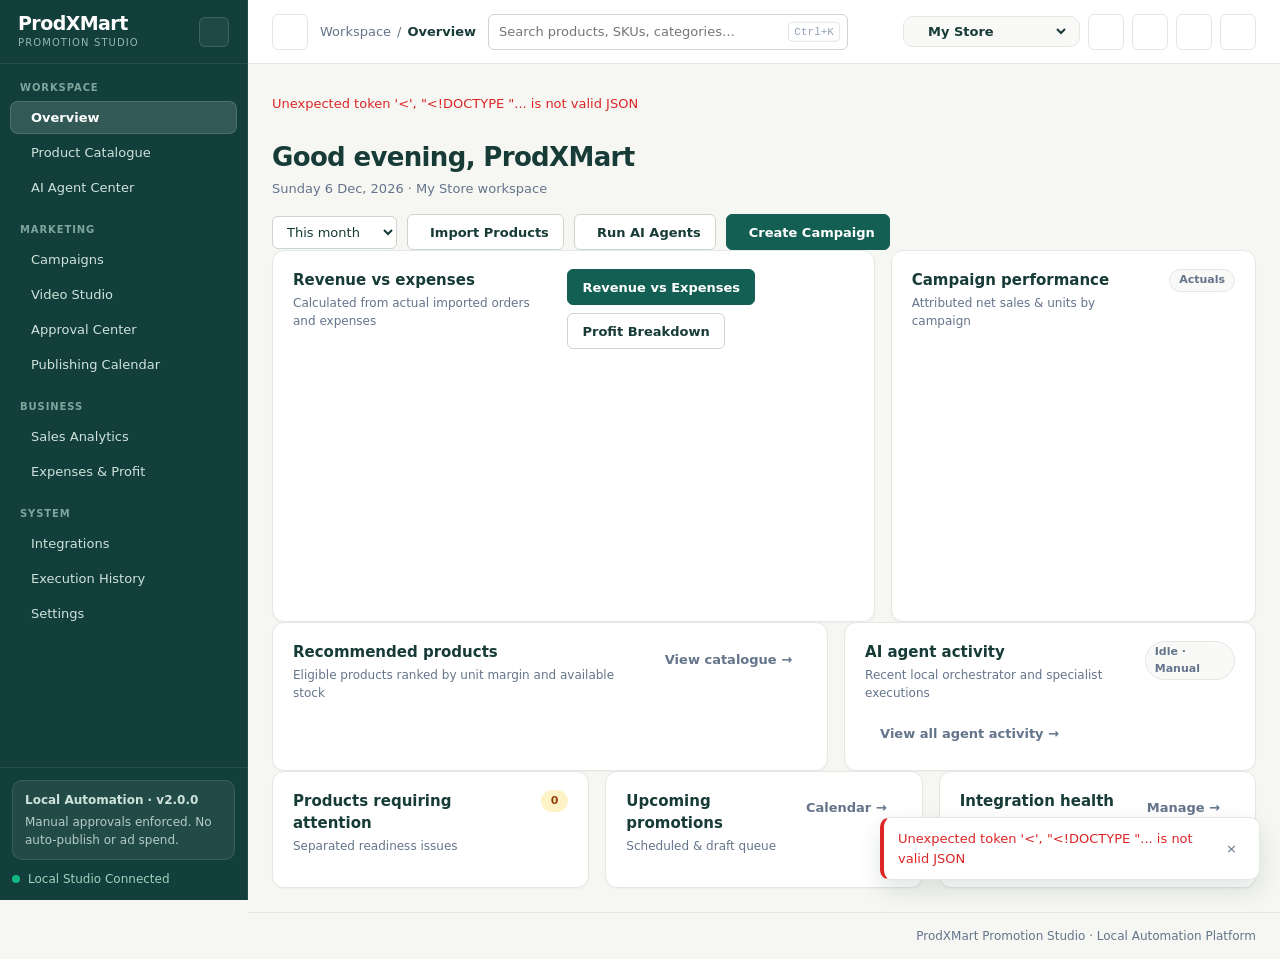
==== index.html @ c715424e "Phase 2: Upgraded Product Catalogue, KPI filters, Grid/Table view, and photo reordering" ====
<!doctype html>
<html lang="en" data-theme="light">
<head>
  <meta charset="utf-8">
  <meta name="viewport" content="width=device-width,initial-scale=1">
  <title>ProdXMart · Promotion Studio</title>
  <link rel="stylesheet" href="/css/tokens.css">
  <link rel="stylesheet" href="/css/components.css">
  <link rel="stylesheet" href="/css/layout.css">
  <link rel="stylesheet" href="/style.css">
</head>
<body>
<div id="app-shell" class="app-shell">
  <aside class="sidebar" aria-label="Primary navigation">
    <div class="sidebar-brand">
      <div class="brand-mark">
        <strong>ProdXMart</strong>
        <span>Promotion Studio</span>
      </div>
      <button type="button" id="sidebar-toggle" class="sidebar-toggle" title="Toggle sidebar" aria-label="Toggle sidebar">
        <i data-lucide="panel-left-close" width="16" height="16"></i>
      </button>
    </div>

    <nav class="sidebar-nav">
      <div class="nav-group">
        <div class="nav-group-label">Workspace</div>
        <button type="button" class="nav-item active" data-route="overview"><i data-lucide="layout-dashboard" width="17" height="17"></i><span class="nav-label">Overview</span></button>
        <button type="button" class="nav-item" data-route="catalogue"><i data-lucide="package" width="17" height="17"></i><span class="nav-label">Product Catalogue</span></button>
        <button type="button" class="nav-item" data-route="agents"><i data-lucide="sparkles" width="17" height="17"></i><span class="nav-label">AI Agent Center</span></button>
      </div>
      <div class="nav-group">
        <div class="nav-group-label">Marketing</div>
        <button type="button" class="nav-item" data-route="campaigns"><i data-lucide="megaphone" width="17" height="17"></i><span class="nav-label">Campaigns</span></button>
        <button type="button" class="nav-item" data-route="video"><i data-lucide="clapperboard" width="17" height="17"></i><span class="nav-label">Video Studio</span></button>
        <button type="button" class="nav-item" data-route="approvals"><i data-lucide="clipboard-check" width="17" height="17"></i><span class="nav-label">Approval Center</span><span id="nav-approval-count" class="nav-pill" hidden>0</span></button>
        <button type="button" class="nav-item" data-route="calendar"><i data-lucide="calendar-days" width="17" height="17"></i><span class="nav-label">Publishing Calendar</span></button>
      </div>
      <div class="nav-group">
        <div class="nav-group-label">Business</div>
        <button type="button" class="nav-item" data-route="analytics"><i data-lucide="line-chart" width="17" height="17"></i><span class="nav-label">Sales Analytics</span></button>
        <button type="button" class="nav-item" data-route="expenses"><i data-lucide="wallet" width="17" height="17"></i><span class="nav-label">Expenses &amp; Profit</span></button>
      </div>
      <div class="nav-group">
        <div class="nav-group-label">System</div>
        <button type="button" class="nav-item" data-route="integrations"><i data-lucide="plug" width="17" height="17"></i><span class="nav-label">Integrations</span></button>
        <button type="button" class="nav-item" data-route="history"><i data-lucide="history" width="17" height="17"></i><span class="nav-label">Execution History</span></button>
        <button type="button" class="nav-item" data-route="settings"><i data-lucide="settings" width="17" height="17"></i><span class="nav-label">Settings</span></button>
      </div>
    </nav>

    <div class="sidebar-footer">
      <div class="sidebar-footer-card">
        <strong>Local Automation · v2.0.0</strong>
        <p style="margin-top:4px;opacity:.85">Manual approvals enforced. No auto-publish or ad spend.</p>
      </div>
      <div class="sidebar-status">
        <span class="status-dot"></span>
        <span class="nav-label" id="sidebar-conn-label">Local Studio Connected</span>
      </div>
    </div>
  </aside>

  <div class="main-column">
    <header class="topbar">
      <div class="topbar-left">
        <button type="button" id="mobile-menu-btn" class="btn-icon" title="Open navigation" aria-label="Open navigation">
          <i data-lucide="menu" width="17" height="17"></i>
        </button>
        <div class="breadcrumb" aria-label="Breadcrumb">
          <span id="breadcrumb-group">Workspace</span>
          <span>/</span>
          <strong id="breadcrumb-current">Overview</strong>
        </div>
        <div class="global-search">
          <span class="search-icon"><i data-lucide="search" width="15" height="15"></i></span>
          <input type="search" id="global-search-input" placeholder="Search products, SKUs, categories…" aria-label="Global search">
          <kbd>Ctrl+K</kbd>
        </div>
      </div>

      <div class="topbar-right">
        <label class="workspace-pill">
          <i data-lucide="store" width="15" height="15"></i>
          <select id="mode" aria-label="Workspace selector">
            <option value="store">My Store</option>
            <option value="demo">Demo Catalogue</option>
          </select>
          <span id="workspace-demo-tag" class="badge warning" hidden>Demo</span>
        </label>
        <button type="button" id="refresh" class="btn-icon" title="Refresh workspace data" aria-label="Refresh workspace data">
          <i data-lucide="refresh-cw" width="16" height="16"></i>
        </button>
        <button type="button" id="notif-btn" class="btn-icon" title="Notifications" aria-label="Notifications">
          <i data-lucide="bell" width="16" height="16"></i>
          <span id="notif-dot" class="notif-badge" hidden></span>
        </button>
        <button type="button" id="theme-toggle" class="btn-icon" title="Toggle theme" aria-label="Toggle theme">
          <i data-lucide="moon" width="16" height="16"></i>
        </button>
        <button type="button" id="header-settings-btn" class="btn-icon" title="Settings" aria-label="Settings">
          <i data-lucide="settings" width="16" height="16"></i>
        </button>

        <div id="notif-popover" class="popover-panel" hidden>
          <div class="card-head" style="margin-bottom:10px">
            <strong class="card-title">Notifications</strong>
          </div>
          <div id="notif-list" class="list-stack"></div>
        </div>
      </div>
    </header>

    <main class="content-area">
      <div id="feedback" role="status"></div>

      <section id="legacy-page-head" class="intro" hidden>
        <div>
          <h1 id="page-title">Product catalogue</h1>
          <p id="sub"></p>
        </div>
        <div class="cardactions">
          <button id="add" class="primary">＋ Add product</button>
          <button id="generate">Generate weekly batch</button>
        </div>
      </section>

      <!-- SCREEN 1: BUSINESS OVERVIEW DASHBOARD -->
      <section id="overview">
        <div class="overview-header">
          <div>
            <h1 id="ov-greeting">Good morning, ProdXMart</h1>
            <p id="ov-date"></p>
          </div>
          <div class="overview-actions">
            <select id="ov-range" aria-label="Overview date range">
              <option value="month">This month</option>
              <option value="7d">Last 7 days</option>
              <option value="30d">Last 30 days</option>
              <option value="all">All time</option>
            </select>
            <button type="button" id="ov-import-btn" class="btn"><i data-lucide="upload" width="15" height="15"></i>Import Products</button>
            <button type="button" id="ov-run-agents-btn" class="btn"><i data-lucide="bot" width="15" height="15"></i>Run AI Agents</button>
            <button type="button" id="ov-create-campaign-btn" class="btn btn-primary"><i data-lucide="plus" width="15" height="15"></i>Create Campaign</button>
          </div>
        </div>

        <div id="ov-kpis" class="kpi-grid"></div>

        <div class="grid-2-1">
          <div class="card">
            <div class="card-head">
              <div>
                <h2 class="card-title">Revenue vs expenses</h2>
                <p class="card-sub">Calculated from actual imported orders and expenses</p>
              </div>
              <div class="agent-config-actions">
                <button type="button" class="btn btn-primary" data-ov-chart="rev_vs_exp">Revenue vs Expenses</button>
                <button type="button" class="btn" data-ov-chart="profit">Profit Breakdown</button>
              </div>
            </div>
            <div class="chart-box">
              <canvas id="ov-rev-chart"></canvas>
              <div id="ov-rev-empty" class="empty-state" hidden>
                <strong>No order or expense records imported yet</strong>
                <p>Import orders and expenses in Sales Analytics or switch to Demo Catalogue to view sample financial charts.</p>
              </div>
            </div>
          </div>

          <div class="card">
            <div class="card-head">
              <div>
                <h2 class="card-title">Campaign performance</h2>
                <p class="card-sub">Attributed net sales &amp; units by campaign</p>
              </div>
              <span class="badge">Actuals</span>
            </div>
            <div id="ov-campaigns"></div>
          </div>
        </div>

        <div class="grid-1-1">
          <div class="card">
            <div class="card-head">
              <div>
                <h2 class="card-title">Recommended products</h2>
                <p class="card-sub">Eligible products ranked by unit margin and available stock</p>
              </div>
              <button type="button" class="btn btn-ghost" onclick="window.StudioUI?.navigate('catalogue')">View catalogue →</button>
            </div>
            <div id="ov-recommended"></div>
          </div>

          <div class="card">
            <div class="card-head">
              <div>
                <h2 class="card-title">AI agent activity</h2>
                <p class="card-sub">Recent local orchestrator and specialist executions</p>
              </div>
              <span id="ov-agent-live" class="badge">Idle · Manual</span>
            </div>
            <div id="ov-agent-activity"></div>
            <div style="margin-top:12px">
              <button type="button" class="btn btn-ghost" onclick="window.StudioUI?.navigate('history')">View all agent activity →</button>
            </div>
          </div>
        </div>

        <div class="grid-3">
          <div class="card">
            <div class="card-head">
              <div>
                <h2 class="card-title">Products requiring attention</h2>
                <p class="card-sub">Separated readiness issues</p>
              </div>
              <span id="ov-attention-count" class="badge warning">0</span>
            </div>
            <div id="ov-attention"></div>
          </div>

          <div class="card">
            <div class="card-head">
              <div>
                <h2 class="card-title">Upcoming promotions</h2>
                <p class="card-sub">Scheduled &amp; draft queue</p>
              </div>
              <button type="button" class="btn btn-ghost" onclick="window.StudioUI?.navigate('calendar')">Calendar →</button>
            </div>
            <div id="ov-upcoming"></div>
          </div>

          <div class="card">
            <div class="card-head">
              <div>
                <h2 class="card-title">Integration health</h2>
                <p class="card-sub">Local runtime &amp; API readiness</p>
              </div>
              <button type="button" class="btn btn-ghost" onclick="window.StudioUI?.navigate('integrations')">Manage →</button>
            </div>
            <div id="ov-health"></div>
          </div>
        </div>
      </section>

      <!-- EXISTING FUNCTIONAL SECTIONS (Preserved & progressively upgraded in Phases 2-6) -->
      <section id="catalogue" hidden>
        <div id="cat-kpis" class="cat-kpis" aria-label="Catalogue summary"></div>

        <div class="card cat-toolbar-card">
          <div class="cat-toolbar">
            <label class="cat-search-wrap"><span class="sr">Search products</span><input type="search" id="search" placeholder="Search by name, SKU or category"></label>
            <label><span class="sr">Promotion readiness</span><select id="filter"><option value="">All readiness</option><option value="ready">Ready to promote</option><option value="hold">Needs attention</option></select></label>
            <label><span class="sr">Category filter</span><select id="cat-category"><option value="">All categories</option></select></label>
            <label><span class="sr">Stock filter</span><select id="cat-stock"><option value="">All stock</option><option value="in">In stock (&gt; 0)</option><option value="low">Low stock (1–5)</option><option value="out">Out of stock (0)</option></select></label>
            <label><span class="sr">Margin filter</span><select id="cat-margin"><option value="">All margins</option><option value="positive">Healthy (&gt; ₹0)</option><option value="nonpositive">Low / non-positive (≤ ₹0)</option></select></label>
            <label><span class="sr">Sort products</span><select id="cat-sort"><option value="name_asc">Name (A–Z)</option><option value="margin_desc">Margin (High–Low)</option><option value="margin_asc">Margin (Low–High)</option><option value="price_desc">Price (High–Low)</option><option value="price_asc">Price (Low–High)</option><option value="stock_asc">Stock (Low–High)</option></select></label>
            <button type="button" id="cat-clear" class="btn-ghost">Reset</button>
            <div class="cat-view-switch" role="group" aria-label="Catalogue view mode">
              <button type="button" id="cat-view-table" class="active" aria-pressed="true" title="Table view"><i data-lucide="list" style="width:15px;height:15px"></i><span>Table</span></button>
              <button type="button" id="cat-view-grid" aria-pressed="false" title="Grid view"><i data-lucide="layout-grid" style="width:15px;height:15px"></i><span>Grid</span></button>
            </div>
            <small id="count" class="cat-count"></small>
          </div>
          <div id="cat-bulk-bar" class="cat-bulk-bar" hidden>
            <span id="cat-bulk-count" class="badge info">0 selected</span>
            <div class="agent-table-actions">
              <button type="button" id="cat-bulk-select-page">Select page</button>
              <button type="button" id="cat-bulk-clear">Clear selection</button>
              <button type="button" id="cat-bulk-promote" class="primary">Promote selected in Campaigns</button>
            </div>
          </div>
        </div>

        <details id="factori-help" class="card cat-factori-card">
          <summary>Import prices &amp; multi-page catalogues from Factori</summary>
          <p class="hint">In Chrome, open <code>chrome://extensions</code>, enable Developer mode, choose <b>Load unpacked</b> and select this project's <code>factori-bridge</code> folder. Open <a href="https://retailing.factori.com/dashboard/products" target="_blank" rel="noopener noreferrer">Factori My Products</a> to import individual cards or scan all available pages into Studio.</p>
          <div style="margin-top:10px;display:flex;gap:8px;flex-wrap:wrap">
            <button type="button" id="cat-open-sync" onclick="window.StudioUI?.navigate('agents')">Open Multi-Page Catalog Agent Sync</button>
          </div>
        </details>
        <div id="factori-review" class="card" hidden>
          <h2 style="margin-bottom:6px">Review Factori product</h2>
          <p id="factori-values"></p>
          <div class="cat-toolbar" style="margin-top:10px">
            <label>Store product page <input type="url" id="factori-url" placeholder="https://prodxmart.com/…"></label>
            <button id="factori-read">Read product page</button>
            <label>Studio product <select id="factori-target"></select></label>
            <button id="factori-apply" class="primary" disabled>Use product details</button>
            <button id="factori-dismiss">Dismiss</button>
          </div>
          <p id="factori-status" role="status" class="hint" style="margin-top:8px"></p>
        </div>

        <div id="products"></div>
        <div id="cat-pagination" class="cat-pagination" hidden></div>
      </section>

      <section id="queue" hidden>
        <div class="actions"><label>First post · India time <input type="datetime-local" id="start"></label><button id="approve">Approve all drafts</button><a id="bio" hidden>Export shop links</a></div>
        <div id="cards" class="cards"></div>
      </section>

      <section id="report" hidden>
        <div id="metrics" class="metrics"></div>
        <h2>Sales by campaign</h2>
        <p>Campaigns without an order match appear as unattributed.</p>
        <div id="campaigns"></div>
      </section>

      <section id="agents" hidden>
        <div class="agent-banner" role="note">
          <strong>Local AI Automation Guardrails:</strong> Manual execution is the default. Agents read local Studio data and call your local Ollama server only — human approval is required before publishing, no ad spend occurs, and Factori API access is not required.
        </div>
        <div id="agent-config-anchor" class="agent-config-panel">
          <div class="agent-panel-head">
            <div><h2>Global Agent Configuration</h2><p class="hint">Configure local Ollama connectivity, default model, retries and manual execution limits.</p></div>
            <div class="agent-config-actions">
              <button type="button" id="agent-test-ollama">Test Ollama connection</button>
              <button type="button" id="agent-save-config" class="primary">Save configuration</button>
            </div>
          </div>
          <div class="agent-config-grid">
            <label>Ollama API URL<input type="url" id="agent-ollama-url" placeholder="http://localhost:11434"></label>
            <label>Default model<input type="text" id="agent-default-model" placeholder="qwen2.5:3b"></label>
            <label>Execution mode<select id="agent-exec-mode"><option value="manual">Manual execution (default)</option></select></label>
            <label>Max retries<input type="number" id="agent-max-retries" min="0" max="5" step="1"></label>
            <label>Request timeout (s)<input type="number" id="agent-timeout" min="5" max="600" step="1"></label>
          </div>
          <div id="ollama-status" class="ollama-status" role="status"></div>
        </div>
        <div id="catalog-sync-panel" class="agent-config-panel">
          <div class="agent-panel-head">
            <div><h2>Catalog Agent · Sync &amp; Diagnostics</h2><p class="hint">Import across all Factori Bridge pages or CSV without Factori API access, validate images with retries, and track stock freshness.</p></div>
            <div class="agent-config-actions">
              <button type="button" id="catalog-pull-extension">Load from Factori extension</button>
              <button type="button" id="catalog-run-sync" class="primary">Run Catalog Sync</button>
            </div>
          </div>
          <div class="agent-config-grid">
            <label>Import source<select id="catalog-source"><option value="local_catalogue">Local workspace catalogue</option><option value="extension">Factori Bridge extension batch</option><option value="csv">CSV file upload</option></select></label>
            <label id="catalog-csv-wrap" hidden>CSV file<input type="file" id="catalog-csv-file" accept=".csv,text/csv"></label>
            <label class="agent-check"><input type="checkbox" id="catalog-fetch-photos" checked>Fetch missing product page photos</label>
          </div>
          <p id="catalog-staged-status" class="hint"></p>
          <div id="catalog-stats" class="catalog-stats"></div>
          <div id="catalog-diagnostics" class="catalog-diagnostics"></div>
        </div>
        <div id="marketing-panel" class="agent-config-panel">
          <div class="agent-panel-head">
            <div><h2>Marketing Agent · Campaigns, Preview &amp; Video Handoff</h2><p class="hint">Generate grounded English or Telugu scripts, storyboards, captions and CTAs from verified Sales/Catalogue products without inventing prices, discounts, reviews or stock.</p></div>
            <div class="agent-config-actions">
              <button type="button" id="mkt-generate" class="primary">Generate Marketing Campaign</button>
            </div>
          </div>
          <div class="agent-config-grid">
            <label>Campaign type<select id="mkt-campaign-type"><option value="single_product">Single product</option><option value="multi_product">Multi-product</option><option value="category">Category-based</option><option value="seasonal">Seasonal</option></select></label>
            <label>Language<select id="mkt-language"><option value="te">Telugu (తెలుగు)</option><option value="en">English</option><option value="bilingual">Bilingual (Telugu + English)</option></select></label>
            <label>Products <small>(optional · auto-selects from Sales/Catalogue if none)</small><select id="mkt-skus" multiple size="3"></select></label>
            <label id="mkt-category-wrap" hidden>Category<input type="text" id="mkt-category" placeholder="e.g. Bags"></label>
            <label id="mkt-season-wrap" hidden>Seasonal theme<input type="text" id="mkt-season" placeholder="e.g. Sankranti / Summer"></label>
          </div>
          <div id="marketing-preview" class="marketing-preview"></div>
        </div>
        <div id="video-qa-panel" class="agent-config-panel">
          <div class="agent-panel-head">
            <div><h2>Video Production &amp; Quality Assurance</h2><p class="hint">Render 1080×1920 vertical H.264 + AAC videos (15s, 30s, or 60s) with ducked music &amp; voiceover, verify audio/streams with FFprobe, and enforce human review before publishing.</p></div>
            <div class="agent-config-actions">
              <button type="button" id="vid-audit-reels">Audit Existing Reels</button>
              <button type="button" id="vid-run-qa">Run QA Check</button>
              <button type="button" id="vid-generate" class="primary">Generate Video</button>
            </div>
          </div>
          <div class="agent-config-grid">
            <label>Duration<select id="vid-duration"><option value="15">15 seconds</option><option value="30">30 seconds</option><option value="60">60 seconds</option></select></label>
            <label>Language<select id="vid-language"><option value="te">Telugu (తెలుగు)</option><option value="en">English</option><option value="bilingual">Bilingual</option></select></label>
            <label>Voiceover mode<select id="vid-vo-mode"><option value="auto">Auto (Approved TTS / Music)</option><option value="music_only">Rights-cleared music only</option><option value="recorded">Recorded audio file path</option></select></label>
            <label id="vid-recorded-wrap" hidden>Recorded audio path<input type="text" id="vid-recorded-path" placeholder="C:\path\to\narration.wav"></label>
            <label>Target products <small>(optional · uses Marketing handoff if empty)</small><select id="vid-skus" multiple size="3"></select></label>
            <label class="agent-check"><input type="checkbox" id="vid-duck" checked>Duck music during narration</label>
          </div>
          <div id="video-qa-preview" class="video-qa-preview"></div>
        </div>
        <div id="social-approval-panel" class="agent-config-panel">
          <div class="agent-panel-head">
            <div><h2>Social Media Agent &amp; Approval Center</h2><p class="hint">Prepare Instagram Reels, Facebook Reels and YouTube Shorts manual publishing packages. Explicit human approval is required; approval invalidates automatically if video, price or product details change.</p></div>
            <div class="agent-config-actions">
              <button type="button" id="social-global-stop">Stop All Publishing</button>
              <button type="button" id="social-prepare" class="primary">Prepare Social Posts</button>
            </div>
          </div>
          <div id="social-stop-banner" class="agent-banner" hidden></div>
          <div class="agent-config-grid">
            <label>Video production<select id="social-production-select"><option value="">Latest QA-passed video</option></select></label>
            <div>
              <small style="display:block;font-weight:600;margin-bottom:6px;color:#2c4a44">Platforms</small>
              <div class="qa-review-checks">
                <label class="qa-chk-label"><input type="checkbox" class="social-plat" value="instagram_reels" checked> Instagram Reels</label>
                <label class="qa-chk-label"><input type="checkbox" class="social-plat" value="facebook_reels" checked> Facebook Reels</label>
                <label class="qa-chk-label"><input type="checkbox" class="social-plat" value="youtube_shorts" checked> YouTube Shorts</label>
              </div>
            </div>
            <label>Filter status<select id="social-status-filter"><option value="">All statuses</option><option value="Draft">Draft</option><option value="Awaiting Approval">Awaiting Approval</option><option value="Approved">Approved</option><option value="Scheduled">Scheduled</option><option value="Published">Published</option><option value="Failed">Failed</option></select></label>
          </div>
          <h3>Publishing Calendar (IST)</h3>
          <div id="social-calendar" class="social-calendar"></div>
          <h3>Approval Queue &amp; Manual Publishing Packages</h3>
          <div id="social-posts" class="social-posts"></div>
          <details id="social-creds-box" class="agent-output-details" style="margin-top:14px">
            <summary>Future Official Meta &amp; YouTube API Credentials (Encrypted Storage)</summary>
            <p class="hint">Optional for future API publishing. Credentials are encrypted at rest and never exposed in plain text or CSVs. No ad spend is permitted.</p>
            <div class="agent-config-grid">
              <label>Meta Graph Version<input type="text" id="cred-meta_graph_version" placeholder="v21.0"></label>
              <label>Instagram Account ID<input type="text" id="cred-meta_ig_id" placeholder="Numeric IG ID"></label>
              <label>Instagram Access Token<input type="password" id="cred-meta_ig_token" placeholder="Encrypted at rest"></label>
              <label>Facebook Page ID<input type="text" id="cred-meta_fb_page_id" placeholder="Numeric Page ID"></label>
              <label>Facebook Page Token<input type="password" id="cred-meta_fb_page_token" placeholder="Encrypted at rest"></label>
              <label>YouTube Channel ID<input type="text" id="cred-youtube_channel_id" placeholder="Channel ID"></label>
              <label>YouTube OAuth Token<input type="password" id="cred-youtube_oauth_token" placeholder="Encrypted at rest"></label>
            </div>
            <p id="social-creds-status" class="hint"></p>
            <button type="button" id="social-save-creds">Save Encrypted Credentials</button>
          </details>
        </div>
        <div class="agent-section-head">
          <h2>Master Orchestrator &amp; Agents</h2>
          <small id="agent-queue-summary" class="hint"></small>
        </div>
        <div id="agent-cards" class="agent-cards"></div>
        <div class="agent-history-panel">
          <div class="agent-section-head">
            <h2>Execution History &amp; Error Logs</h2>
            <div class="agent-history-controls">
              <label><span class="sr">Filter history by agent</span><select id="agent-history-filter"><option value="">All agents</option></select></label>
              <button type="button" id="agent-history-refresh">Refresh history</button>
            </div>
          </div>
          <div id="agent-runs"></div>
          <div id="agent-run-detail" class="agent-run-detail" hidden></div>
        </div>
      </section>
    </main>

    <footer class="app-footer">
      <span id="conn"></span>
      <span>ProdXMart Promotion Studio · Local Automation Platform</span>
    </footer>
  </div>
</div>

<div id="toast-stack" class="toast-stack" aria-live="polite"></div>

<dialog id="confirm-dialog" class="confirm-dialog" aria-labelledby="confirm-title">
  <h2 id="confirm-title" class="card-title">Confirm action</h2>
  <p id="confirm-message" class="card-sub" style="margin-top:8px"></p>
  <div class="confirm-actions">
    <button type="button" id="confirm-cancel">Cancel</button>
    <button type="button" id="confirm-ok" class="btn-primary">Confirm</button>
  </div>
</dialog>

<dialog id="editor" aria-labelledby="form-title"><form id="product-form"><div class="form-head"><h2 id="form-title">Add product</h2><button type="button" id="close" aria-label="Close editor">×</button></div>
<div class="form-scroll"><fieldset><legend>Product details</legend>
<label>Product page link<input name="product_url" type="url" required placeholder="https://prodxmart.com/product/…"></label>
<label>Product name<input name="name" maxlength="180" required></label>
<div class="pair"><label>SKU<input name="sku" maxlength="120" required></label><label>Category<input name="category" maxlength="120" required list="categories"></label><datalist id="categories"></datalist></div></fieldset>
<fieldset><legend>Pricing and stock</legend><div class="pair">
<label>Selling price (₹)<input name="price" type="number" step=".01" min=".01" required></label>
<label>Cost per unit (₹)<input name="cost" type="number" step=".01" min="0" required></label>
<label>Direct fees per unit (₹)<input name="fees" type="number" step=".01" min="0" value="0" required></label>
<label>Available units<input name="stock" type="number" step="1" min="0" required></label>
</div><p class="margin" id="margin" aria-live="polite"></p></fieldset>
<fieldset><legend>Reel photos</legend><p class="hint">Choose files, paste a copied photo with Ctrl+V (⌘V on Mac), or enter image links below. The first photo (#1 Cover) is used as the primary Reel thumbnail; reorder photos or set any photo as cover.</p>
<div style="display:flex;gap:8px;flex-wrap:wrap;align-items:center;margin:6px 0">
  <button type="button" id="fetch-photos">Fetch photos from store</button>
  <label class="picker" style="margin:0">Choose photos<input type="file" id="uploads" multiple accept="image/jpeg,image/png,image/webp"></label>
</div>
<p id="photo-status" class="hint" role="status"></p>
<div id="photo-list" class="photos"></div>
<label>Image links <small>Optional · one per line</small><textarea id="image-links" rows="2" placeholder="https://…/product-photo.jpg"></textarea></label>
<label class="check"><input type="checkbox" name="media_ok">I have permission to use these photos for promotion.</label>
<label>Telugu product feature <small>Optional</small><textarea name="feature_te" rows="2" maxlength="300"></textarea></label></fieldset>
</div><div class="form-end"><div role="alert" id="form-error"></div><button type="button" id="cancel">Cancel</button><button class="primary" id="save">Save product</button></div></form></dialog>

<dialog id="photo-lightbox" class="confirm-dialog" aria-label="Product photo preview" style="width:min(560px,94vw)">
  <div class="form-head" style="padding:10px 14px;border-radius:8px;margin-bottom:10px">
    <strong id="photo-lightbox-title">Photo preview</strong>
    <button type="button" id="photo-lightbox-close" aria-label="Close photo preview">×</button>
  </div>
  <img id="photo-lightbox-img" alt="Preview" style="width:100%;max-height:70vh;object-fit:contain;border-radius:8px;background:var(--bg-subtle)">
</dialog>

<template id="card"><article><div class="video"><video preload="metadata" controls playsinline></video></div><div class="body"><div class="meta"><small class="sku"></small><small class="status"></small></div><h3></h3><p class="caption" lang="te"></p><p class="time"></p><p class="note"></p><div class="cardactions"></div></div></article></template>

<script src="/vendor/lucide.min.js"></script>
<script src="/vendor/chart.umd.min.js"></script>
<script src="/js/ui_core.js"></script>
<script src="/js/overview.js"></script>
<script src="/ui.js"></script>
<script src="/editor.js"></script>
<script src="/agents.js"></script>
</body>
</html>
---- css/tokens.css ----
:root {
  /* Brand Palette */
  --brand-primary: #123E3B;
  --brand-primary-hover: #0E322F;
  --brand-action: #145F53;
  --brand-action-hover: #0F4B41;
  --brand-accent: #10B981;
  --brand-tint: #EAF4F0;

  /* Surfaces & Text */
  --bg-app: #F6F7F3;
  --bg-surface: #FFFFFF;
  --bg-subtle: #F9FAF7;
  --bg-hover: #F1F5F2;
  --text-primary: #173B37;
  --text-secondary: #64748B;
  --text-muted: #94A3B8;
  --border: #E2E8E4;
  --border-strong: #CBD5D0;

  /* Semantic Status */
  --success: #16A34A;
  --success-bg: #DCFCE7;
  --warning: #F59E0B;
  --warning-bg: #FEF3C7;
  --error: #DC2626;
  --error-bg: #FEE2E2;
  --info: #2563EB;
  --info-bg: #DBEAFE;

  /* Typography */
  --font-sans: 'Inter', 'Segoe UI', system-ui, -apple-system, BlinkMacSystemFont, sans-serif;

  /* Layout & Spacing (4px / 8px scale) */
  --sidebar-width: 248px;
  --sidebar-collapsed: 72px;
  --header-height: 64px;
  --radius-sm: 6px;
  --radius-md: 10px;
  --radius-lg: 12px;
  --radius-pill: 999px;
  --shadow-xs: 0 1px 2px rgba(16, 39, 35, 0.04);
  --shadow-sm: 0 1px 3px rgba(16, 39, 35, 0.06), 0 1px 2px rgba(16, 39, 35, 0.04);
  --shadow-md: 0 10px 25px rgba(16, 39, 35, 0.12);
}

[data-theme="dark"] {
  --brand-primary: #0B2624;
  --brand-primary-hover: #081C1A;
  --brand-action: #10B981;
  --brand-action-hover: #059669;
  --brand-accent: #34D399;
  --brand-tint: #13312D;

  --bg-app: #0E1514;
  --bg-surface: #15211F;
  --bg-subtle: #1A2826;
  --bg-hover: #1E2F2C;
  --text-primary: #ECFDF5;
  --text-secondary: #94A3B8;
  --text-muted: #64748B;
  --border: #253835;
  --border-strong: #334C47;

  --success-bg: rgba(22, 163, 74, 0.18);
  --warning-bg: rgba(245, 158, 11, 0.18);
  --error-bg: rgba(220, 38, 38, 0.18);
  --info-bg: rgba(37, 99, 235, 0.2);

  --shadow-xs: 0 1px 2px rgba(0, 0, 0, 0.25);
  --shadow-sm: 0 2px 6px rgba(0, 0, 0, 0.35);
  --shadow-md: 0 12px 30px rgba(0, 0, 0, 0.5);
}
---- css/components.css ----
/* Reusable Enterprise UI Components */
*, *::before, *::after { box-sizing: border-box; }

html, body {
  margin: 0;
  padding: 0;
  font-family: var(--font-sans);
  font-size: 14px;
  line-height: 1.5;
  color: var(--text-primary);
  background: var(--bg-app);
  -webkit-font-smoothing: antialiased;
}

h1, h2, h3, h4, p { margin: 0; }
a { color: var(--brand-action); text-decoration: none; }
a:hover { text-decoration: underline; }

button, input, select, textarea {
  font-family: inherit;
  font-size: 13px;
  color: var(--text-primary);
}

button:focus-visible, a:focus-visible, input:focus-visible, select:focus-visible, textarea:focus-visible {
  outline: 2px solid var(--info);
  outline-offset: 2px;
}

/* Buttons */
.btn, button.primary, button.secondary {
  display: inline-flex;
  align-items: center;
  justify-content: center;
  gap: 8px;
  height: 36px;
  padding: 0 14px;
  border-radius: var(--radius-sm);
  border: 1px solid var(--border-strong);
  background: var(--bg-surface);
  color: var(--text-primary);
  font-weight: 600;
  font-size: 13px;
  cursor: pointer;
  white-space: nowrap;
  transition: background 0.15s ease, border-color 0.15s ease;
}

.btn:hover, button:not(.nav-item):hover {
  background: var(--bg-hover);
  border-color: var(--brand-action);
}

.btn-primary, button.primary {
  background: var(--brand-action);
  border-color: var(--brand-action);
  color: #FFFFFF;
}

.btn-primary:hover, button.primary:hover {
  background: var(--brand-action-hover);
  border-color: var(--brand-action-hover);
}

.btn-danger {
  background: var(--error);
  border-color: var(--error);
  color: #FFFFFF;
}

.btn-ghost {
  background: transparent;
  border-color: transparent;
  color: var(--text-secondary);
}

.btn-ghost:hover {
  background: var(--bg-hover);
  border-color: transparent;
  color: var(--text-primary);
}

.btn-icon {
  width: 36px;
  height: 36px;
  padding: 0;
  border-radius: var(--radius-sm);
  border: 1px solid var(--border);
  background: var(--bg-surface);
  color: var(--text-secondary);
  display: inline-flex;
  align-items: center;
  justify-content: center;
  cursor: pointer;
  position: relative;
}

.btn-icon:hover {
  color: var(--text-primary);
  background: var(--bg-hover);
}

button:disabled {
  opacity: 0.52;
  cursor: not-allowed;
}

/* Cards */
.card {
  background: var(--bg-surface);
  border: 1px solid var(--border);
  border-radius: var(--radius-lg);
  box-shadow: var(--shadow-xs);
  padding: 18px 20px;
}

.card-head {
  display: flex;
  align-items: flex-start;
  justify-content: space-between;
  gap: 12px;
  margin-bottom: 14px;
}

.card-title {
  font-size: 15px;
  font-weight: 600;
  color: var(--text-primary);
}

.card-sub {
  font-size: 12px;
  color: var(--text-secondary);
  margin-top: 2px;
}

/* KPI Cards */
.kpi-grid {
  display: grid;
  grid-template-columns: repeat(auto-fit, minmax(195px, 1fr));
  gap: 14px;
}

.kpi-card {
  background: var(--bg-surface);
  border: 1px solid var(--border);
  border-radius: var(--radius-lg);
  padding: 16px 18px;
  box-shadow: var(--shadow-xs);
  display: flex;
  flex-direction: column;
  gap: 6px;
}

.kpi-top {
  display: flex;
  align-items: center;
  justify-content: space-between;
  gap: 8px;
  font-size: 12px;
  font-weight: 500;
  color: var(--text-secondary);
}

.kpi-value {
  font-size: 24px;
  font-weight: 700;
  letter-spacing: -0.02em;
  color: var(--text-primary);
}

.kpi-meta {
  font-size: 12px;
  color: var(--text-secondary);
  display: flex;
  align-items: center;
  gap: 6px;
}

.kpi-meta.good { color: var(--success); }
.kpi-meta.warn { color: var(--warning); }
.kpi-meta.bad { color: var(--error); }

/* Badges */
.badge {
  display: inline-flex;
  align-items: center;
  gap: 5px;
  padding: 2px 9px;
  border-radius: var(--radius-pill);
  font-size: 11px;
  font-weight: 600;
  background: var(--bg-subtle);
  color: var(--text-secondary);
  border: 1px solid var(--border);
}

.badge.success { background: var(--success-bg); color: var(--success); border-color: transparent; }
.badge.warning { background: var(--warning-bg); color: #92400E; border-color: transparent; }
.badge.error { background: var(--error-bg); color: var(--error); border-color: transparent; }
.badge.info { background: var(--info-bg); color: var(--info); border-color: transparent; }
[data-theme="dark"] .badge.warning { color: #FBBF24; }

/* Tables */
.data-table {
  width: 100%;
  border-collapse: collapse;
}

.data-table th {
  font-size: 11px;
  font-weight: 600;
  text-transform: uppercase;
  letter-spacing: 0.04em;
  color: var(--text-secondary);
  padding: 10px 12px;
  border-bottom: 1px solid var(--border);
  text-align: left;
  background: var(--bg-subtle);
}

.data-table td {
  padding: 11px 12px;
  border-bottom: 1px solid var(--border);
  font-size: 13px;
  vertical-align: middle;
}

.data-table tbody tr:last-child td { border-bottom: none; }
.data-table tbody tr:hover { background: var(--bg-hover); }

/* Inputs */
input:not([type="checkbox"]):not([type="radio"]), select, textarea {
  border: 1px solid var(--border-strong);
  border-radius: var(--radius-sm);
  padding: 7px 10px;
  background: var(--bg-surface);
  color: var(--text-primary);
}

/* Empty & Skeleton States */
.empty-state {
  padding: 28px 20px;
  text-align: center;
  border: 1px dashed var(--border-strong);
  border-radius: var(--radius-md);
  color: var(--text-secondary);
  background: var(--bg-subtle);
}

.empty-state strong {
  display: block;
  color: var(--text-primary);
  margin-bottom: 4px;
}

.skeleton {
  height: 16px;
  border-radius: 6px;
  background: linear-gradient(90deg, var(--bg-subtle) 25%, var(--bg-hover) 50%, var(--bg-subtle) 75%);
  background-size: 200% 100%;
  animation: shimmer 1.2s infinite;
}

@keyframes shimmer {
  0% { background-position: 200% 0; }
  100% { background-position: -200% 0; }
}

/* Toast Notifications */
.toast-stack {
  position: fixed;
  right: 20px;
  bottom: 20px;
  z-index: 90;
  display: flex;
  flex-direction: column;
  gap: 8px;
  max-width: 380px;
}

.toast {
  background: var(--bg-surface);
  border: 1px solid var(--border);
  border-left: 4px solid var(--brand-action);
  border-radius: var(--radius-md);
  box-shadow: var(--shadow-md);
  padding: 11px 14px;
  font-size: 13px;
  display: flex;
  align-items: center;
  justify-content: space-between;
  gap: 10px;
}

.toast.error { border-left-color: var(--error); }

/* Confirmation Dialog */
.confirm-dialog {
  border: 1px solid var(--border);
  border-radius: var(--radius-lg);
  padding: 20px;
  width: min(440px, 92vw);
  background: var(--bg-surface);
  color: var(--text-primary);
  box-shadow: var(--shadow-md);
}
.confirm-dialog::backdrop { background: rgba(12, 26, 24, 0.55); }
.confirm-actions { display: flex; justify-content: flex-end; gap: 10px; margin-top: 18px; }

.sr {
  position: absolute;
  width: 1px;
  height: 1px;
  overflow: hidden;
  clip-path: inset(50%);
}
[hidden] { display: none !important; }
---- css/layout.css ----
/* Enterprise App Shell: Sidebar, Sticky Header, Overview Grid */
.app-shell {
  display: flex;
  min-height: 100vh;
}

/* Sidebar */
.sidebar {
  width: var(--sidebar-width);
  flex: 0 0 var(--sidebar-width);
  background: var(--brand-primary);
  color: #E2EFEA;
  display: flex;
  flex-direction: column;
  position: sticky;
  top: 0;
  height: 100vh;
  z-index: 40;
  transition: width 0.2s ease;
  border-right: 1px solid rgba(255, 255, 255, 0.08);
}

.app-shell.sidebar-collapsed .sidebar {
  width: var(--sidebar-collapsed);
  flex-basis: var(--sidebar-collapsed);
}

.sidebar-brand {
  height: var(--header-height);
  padding: 0 18px;
  display: flex;
  align-items: center;
  justify-content: space-between;
  gap: 10px;
  border-bottom: 1px solid rgba(255, 255, 255, 0.08);
}

.brand-mark {
  display: flex;
  flex-direction: column;
  min-width: 0;
}

.brand-mark strong {
  font-size: 19px;
  font-weight: 700;
  letter-spacing: -0.03em;
  color: #FFFFFF;
  line-height: 1.1;
}

.brand-mark span {
  font-size: 10px;
  letter-spacing: 0.11em;
  color: #93B8AF;
  text-transform: uppercase;
  margin-top: 2px;
}

.app-shell.sidebar-collapsed .brand-mark span,
.app-shell.sidebar-collapsed .nav-group-label,
.app-shell.sidebar-collapsed .nav-label,
.app-shell.sidebar-collapsed .nav-pill,
.app-shell.sidebar-collapsed .sidebar-footer-card {
  display: none;
}

.sidebar-toggle {
  width: 30px;
  height: 30px;
  border-radius: 6px;
  border: 1px solid rgba(255, 255, 255, 0.14);
  background: rgba(255, 255, 255, 0.06);
  color: #D6E8E1;
  display: inline-flex;
  align-items: center;
  justify-content: center;
  cursor: pointer;
}

.sidebar-toggle:hover {
  background: rgba(255, 255, 255, 0.14);
  border-color: rgba(255, 255, 255, 0.25);
}

.sidebar-nav {
  flex: 1;
  overflow-y: auto;
  padding: 12px 10px;
  display: flex;
  flex-direction: column;
  gap: 14px;
}

.nav-group {
  display: flex;
  flex-direction: column;
  gap: 2px;
}

.nav-group-label {
  font-size: 10px;
  font-weight: 700;
  letter-spacing: 0.09em;
  color: #7FA59C;
  padding: 4px 10px 4px;
  text-transform: uppercase;
}

.nav-item {
  display: flex;
  align-items: center;
  gap: 10px;
  width: 100%;
  padding: 8px 10px;
  border: 1px solid transparent;
  border-radius: 8px;
  background: transparent;
  color: #CFE3DC;
  font-size: 13px;
  font-weight: 500;
  text-align: left;
  cursor: pointer;
  transition: background 0.14s ease, color 0.14s ease;
}

.nav-item:hover {
  background: rgba(255, 255, 255, 0.08);
  color: #FFFFFF;
}

.nav-item.active {
  background: rgba(255, 255, 255, 0.14);
  border-color: rgba(255, 255, 255, 0.14);
  color: #FFFFFF;
  font-weight: 600;
}

.app-shell.sidebar-collapsed .nav-item {
  justify-content: center;
  padding: 9px;
}

.nav-pill {
  margin-left: auto;
  background: var(--warning);
  color: #172320;
  font-size: 11px;
  font-weight: 700;
  padding: 1px 7px;
  border-radius: var(--radius-pill);
}

.sidebar-footer {
  padding: 12px;
  border-top: 1px solid rgba(255, 255, 255, 0.08);
  display: flex;
  flex-direction: column;
  gap: 10px;
}

.sidebar-footer-card {
  background: rgba(255, 255, 255, 0.07);
  border: 1px solid rgba(255, 255, 255, 0.1);
  border-radius: 10px;
  padding: 10px 12px;
  font-size: 12px;
  color: #CFE3DC;
}

.sidebar-status {
  display: flex;
  align-items: center;
  gap: 8px;
  font-size: 12px;
  color: #9ED3BE;
}

.status-dot {
  width: 8px;
  height: 8px;
  border-radius: 50%;
  background: var(--brand-accent);
  flex: none;
}

/* Main Column */
.main-column {
  flex: 1;
  min-width: 0;
  display: flex;
  flex-direction: column;
}

.topbar {
  height: var(--header-height);
  position: sticky;
  top: 0;
  z-index: 30;
  background: var(--bg-surface);
  border-bottom: 1px solid var(--border);
  padding: 0 24px;
  display: flex;
  align-items: center;
  justify-content: space-between;
  gap: 16px;
}

.topbar-left {
  display: flex;
  align-items: center;
  gap: 12px;
  min-width: 0;
}

.breadcrumb {
  display: flex;
  align-items: center;
  gap: 6px;
  font-size: 13px;
  color: var(--text-secondary);
}

.breadcrumb strong {
  color: var(--text-primary);
  font-weight: 600;
}

.global-search {
  position: relative;
  width: min(360px, 32vw);
}

.global-search input {
  width: 100%;
  height: 36px;
  padding: 0 42px 0 34px;
  border-radius: var(--radius-md);
  background: var(--bg-subtle);
  border: 1px solid var(--border);
}

.global-search .search-icon {
  position: absolute;
  left: 10px;
  top: 50%;
  transform: translateY(-50%);
  color: var(--text-muted);
  pointer-events: none;
}

.global-search kbd {
  position: absolute;
  right: 8px;
  top: 50%;
  transform: translateY(-50%);
  font-size: 11px;
  color: var(--text-muted);
  border: 1px solid var(--border);
  border-radius: 4px;
  padding: 1px 5px;
  background: var(--bg-surface);
}

.topbar-right {
  display: flex;
  align-items: center;
  gap: 8px;
  position: relative;
}

.workspace-pill {
  display: inline-flex;
  align-items: center;
  gap: 6px;
  padding: 4px 10px;
  border-radius: var(--radius-md);
  border: 1px solid var(--border);
  background: var(--bg-subtle);
  font-size: 12px;
  font-weight: 600;
}

.workspace-pill select {
  border: 0;
  background: transparent;
  padding: 2px 4px;
  font-weight: 600;
}

.notif-badge {
  position: absolute;
  top: 4px;
  right: 4px;
  width: 8px;
  height: 8px;
  border-radius: 50%;
  background: var(--warning);
}

.popover-panel {
  position: absolute;
  top: calc(100% + 8px);
  right: 0;
  width: 340px;
  background: var(--bg-surface);
  border: 1px solid var(--border);
  border-radius: var(--radius-lg);
  box-shadow: var(--shadow-md);
  padding: 14px;
  z-index: 60;
}

.content-area {
  padding: 24px;
  max-width: 1540px;
  width: 100%;
  margin: 0 auto;
  display: flex;
  flex-direction: column;
  gap: 18px;
}

/* Overview Specific Grid */
.overview-header {
  display: flex;
  align-items: center;
  justify-content: space-between;
  gap: 16px;
  flex-wrap: wrap;
}

.overview-header h1 {
  font-size: 26px;
  font-weight: 700;
  letter-spacing: -0.025em;
}

.overview-header p {
  font-size: 13px;
  color: var(--text-secondary);
  margin-top: 2px;
}

.overview-actions {
  display: flex;
  align-items: center;
  gap: 10px;
  flex-wrap: wrap;
}

.grid-2-1 {
  display: grid;
  grid-template-columns: minmax(0, 1.65fr) minmax(0, 1fr);
  gap: 16px;
}

.grid-1-1 {
  display: grid;
  grid-template-columns: minmax(0, 1.35fr) minmax(0, 1fr);
  gap: 16px;
}

.grid-3 {
  display: grid;
  grid-template-columns: repeat(3, minmax(0, 1fr));
  gap: 16px;
}

.chart-box {
  position: relative;
  height: 240px;
  width: 100%;
}

.list-stack {
  display: flex;
  flex-direction: column;
  gap: 10px;
}

.list-row {
  display: flex;
  align-items: center;
  justify-content: space-between;
  gap: 12px;
  padding: 10px 12px;
  border: 1px solid var(--border);
  border-radius: var(--radius-md);
  background: var(--bg-subtle);
}

.list-row-left {
  display: flex;
  align-items: center;
  gap: 10px;
  min-width: 0;
}

.list-row-title {
  font-size: 13px;
  font-weight: 600;
  color: var(--text-primary);
  overflow: hidden;
  text-overflow: ellipsis;
  white-space: nowrap;
}

.list-row-sub {
  font-size: 12px;
  color: var(--text-secondary);
}

.prog-row {
  display: flex;
  flex-direction: column;
  gap: 6px;
}

.prog-track {
  height: 8px;
  border-radius: var(--radius-pill);
  background: var(--bg-hover);
  overflow: hidden;
}

.prog-fill {
  height: 100%;
  background: var(--brand-action);
  border-radius: var(--radius-pill);
}

.app-footer {
  margin-top: auto;
  padding: 14px 24px;
  border-top: 1px solid var(--border);
  display: flex;
  align-items: center;
  justify-content: space-between;
  font-size: 12px;
  color: var(--text-secondary);
}

@media (max-width: 1120px) {
  .grid-2-1, .grid-1-1, .grid-3 {
    grid-template-columns: 1fr;
  }
}

@media (max-width: 820px) {
  .sidebar {
    position: fixed;
    left: 0;
    transform: translateX(-100%);
    transition: transform 0.2s ease;
  }
  .app-shell.mobile-nav-open .sidebar {
    transform: translateX(0);
  }
  .global-search { width: 180px; }
  .content-area { padding: 16px; }
}
---- style.css ----
/* Section-specific styles layered cleanly onto css/tokens.css, css/components.css, and css/layout.css */
.intro { display: flex; align-items: center; justify-content: space-between; gap: 12px; flex-wrap: wrap; }
.intro h1 { font-size: 24px; font-weight: 700; letter-spacing: -0.02em; }
.intro p, .note, .time, .hint { color: var(--text-secondary); font-size: 13px; }
.actions, .meta, .cardactions { display: flex; align-items: center; gap: 10px; flex-wrap: wrap; }
.meta { justify-content: space-between; }

#generate, #approve { background: var(--brand-action); color: #FFFFFF; border-color: var(--brand-action); }
.metrics { display: grid; grid-template-columns: repeat(4, 1fr); background: var(--bg-surface); border: 1px solid var(--border); border-radius: 12px; margin-bottom: 18px; }
.metric { padding: 16px 20px; }
.metric + .metric { border-left: 1px solid var(--border); }
.metric small { color: var(--text-secondary); }
.metric b { display: block; font-size: 26px; letter-spacing: -0.02em; }

.cards { display: grid; grid-template-columns: repeat(3, minmax(0, 1fr)); gap: 16px; }
article, .empty { background: var(--bg-surface); border-radius: 12px; border: 1px solid var(--border); overflow: hidden; }
.video { background: #102723; display: flex; justify-content: center; }
.video video { display: block; width: 100%; height: 310px; }
.body, .empty { padding: 18px; }
.meta small { color: var(--text-secondary); }
.status { background: var(--brand-tint); color: var(--brand-action); padding: 3px 9px; border-radius: 20px; font-weight: 600; }
.body h3 { font-size: 18px; margin: 8px 0; }
.caption, .time, .note { margin: 6px 0; white-space: pre-line; }
.caption { font-size: 13px; }
.cardactions { gap: 8px; margin-top: 12px; }
.cardactions button, .cardactions a { font-size: 12px; padding: 6px 10px; }
.empty { grid-column: 1 / -1; padding: 28px; }

.message { padding: 6px 0; color: var(--success); font-size: 13px; font-weight: 500; }
.message:empty { display: none; }
.error { color: var(--error); }

.filterbar, .form-head, .form-end, .product-id, .photos { display: flex; align-items: center; gap: 12px; }
.filterbar { padding: 12px 0 16px; flex-wrap: wrap; }
.filterbar input { width: 300px; max-width: 100%; }
.filterbar small { margin-left: auto; color: var(--text-secondary); }
#products { overflow-x: auto; }
#products table, #report table, #agent-runs table, .mkt-storyboard { width: 100%; border-collapse: collapse; background: var(--bg-surface); border: 1px solid var(--border); border-radius: 10px; overflow: hidden; }
#products th, #products td, #report th, #report td, #agent-runs th, #agent-runs td, .mkt-storyboard th, .mkt-storyboard td { padding: 10px 12px; border-bottom: 1px solid var(--border); text-align: left; font-size: 13px; }
#products th, #report th, #agent-runs th, .mkt-storyboard th { background: var(--bg-subtle); color: var(--text-secondary); font-weight: 600; font-size: 12px; }

.product-id img, .thumb-fallback { width: 46px; height: 46px; object-fit: cover; border-radius: 8px; background: var(--bg-subtle); flex: none; }
.thumb-fallback { display: grid; place-items: center; color: var(--brand-action); font-size: 18px; font-weight: 700; }
.product-id small { display: block; color: var(--text-secondary); }
.tag { display: inline-block; padding: 3px 9px; border-radius: 20px; background: var(--success-bg); color: var(--success); font-weight: 600; font-size: 12px; }
.tag.hold { background: var(--warning-bg); color: #92400E; }
.why { display: block; max-width: 220px; margin-top: 4px; color: var(--text-secondary); font-size: 12px; }

dialog#editor { border: 1px solid var(--border); border-radius: 14px; padding: 0; width: min(650px, 95vw); max-height: 90vh; background: var(--bg-surface); color: var(--text-primary); box-shadow: var(--shadow-md); }
dialog#editor::backdrop { background: rgba(16, 39, 35, 0.55); }
#product-form { display: flex; flex-direction: column; max-height: 89vh; }
.form-head, .form-end { padding: 14px 22px; justify-content: space-between; background: var(--bg-subtle); }
.form-scroll { overflow-y: auto; padding: 4px 22px; }
.form-scroll fieldset { padding: 10px 0 14px; margin: 12px 0; border: 0; border-bottom: 1px solid var(--border); }
legend { font-size: 16px; font-weight: 650; }
.form-scroll label { display: block; font-weight: 550; font-size: 13px; margin: 7px 0; }
.form-scroll input:not([type=checkbox]), .form-scroll textarea { margin-top: 5px; width: 100%; }
.pair { display: grid; grid-template-columns: 1fr 1fr; gap: 0 14px; }
.margin { color: var(--success); font-weight: 650; font-size: 13px; }
.form-end { justify-content: flex-end; flex-wrap: wrap; }
.form-end [role=alert]:not(:empty) { width: 100%; color: var(--error); }
.form-scroll .check { display: flex; align-items: center; gap: 8px; }
.photos { flex-wrap: wrap; gap: 10px; margin-top: 8px; }
.photo { display: flex; flex-direction: column; gap: 6px; font-size: 12px; padding: 8px; border: 1px solid var(--border); border-radius: 10px; background: var(--bg-subtle); width: 136px; position: relative; }
.photo.is-cover { border-color: var(--brand-action); background: var(--brand-tint); }
.photo-cover-badge { position: absolute; top: 12px; left: 12px; background: var(--brand-action); color: #FFFFFF; font-size: 10px; font-weight: 700; padding: 2px 6px; border-radius: 999px; }
.photo img { object-fit: cover; width: 100%; height: 92px; border-radius: 6px; cursor: pointer; }
.photo-actions { display: flex; gap: 4px; flex-wrap: wrap; }
.photo-actions button { padding: 3px 6px; font-size: 11px; flex: 1 1 auto; }

#factori-help { margin-bottom: 14px; padding: 12px 16px; }
#factori-help summary { cursor: pointer; color: var(--brand-action); font-weight: 600; }
#factori-review { margin-bottom: 16px; padding: 16px; }

/* Phase 2 Catalogue Enhancements */
.cat-kpis { display: grid; grid-template-columns: repeat(5, minmax(0, 1fr)); gap: 12px; margin-bottom: 16px; }
.cat-kpi-btn { text-align: left; background: var(--bg-surface); border: 1px solid var(--border); border-radius: var(--radius-lg); padding: 14px 16px; display: flex; flex-direction: column; gap: 4px; cursor: pointer; box-shadow: var(--shadow-xs); transition: border-color .15s, transform .15s; }
.cat-kpi-btn:hover { border-color: var(--brand-action); transform: translateY(-1px); }
.cat-kpi-btn.active { border-color: var(--brand-action); background: var(--brand-tint); }
.cat-kpi-btn small { font-size: 11px; font-weight: 600; color: var(--text-secondary); text-transform: uppercase; letter-spacing: .04em; }
.cat-kpi-btn b { font-size: 22px; font-weight: 700; letter-spacing: -0.02em; color: var(--text-primary); }
.cat-kpi-btn span { font-size: 11px; color: var(--text-secondary); }
.cat-toolbar-card { padding: 14px 16px; margin-bottom: 14px; }
.cat-toolbar { display: flex; align-items: center; gap: 10px; flex-wrap: wrap; }
.cat-search-wrap { flex: 1 1 240px; min-width: 200px; }
.cat-search-wrap input { width: 100%; }
.cat-count { margin-left: auto; color: var(--text-secondary); font-size: 12px; font-weight: 600; }
.cat-view-switch { display: inline-flex; border: 1px solid var(--border-strong); border-radius: var(--radius-sm); overflow: hidden; }
.cat-view-switch button { border: 0; border-radius: 0; padding: 6px 10px; display: inline-flex; align-items: center; gap: 5px; font-size: 12px; background: var(--bg-surface); }
.cat-view-switch button.active { background: var(--brand-action); color: #FFFFFF; }
.cat-bulk-bar { margin-top: 12px; padding-top: 12px; border-top: 1px solid var(--border); display: flex; align-items: center; justify-content: space-between; gap: 10px; flex-wrap: wrap; }
.cat-grid { display: grid; grid-template-columns: repeat(auto-fill, minmax(260px, 1fr)); gap: 14px; }
.cat-card { background: var(--bg-surface); border: 1px solid var(--border); border-radius: var(--radius-lg); overflow: hidden; display: flex; flex-direction: column; box-shadow: var(--shadow-xs); }
.cat-card-media { height: 170px; background: var(--bg-subtle); position: relative; display: flex; align-items: center; justify-content: center; }
.cat-card-media img { width: 100%; height: 100%; object-fit: cover; display: block; }
.cat-card-check { position: absolute; top: 10px; left: 10px; background: rgba(255,255,255,0.9); padding: 4px; border-radius: 6px; display: inline-flex; }
.cat-card-body { padding: 14px; display: flex; flex-direction: column; gap: 8px; flex: 1; }
.cat-card-metrics { display: grid; grid-template-columns: repeat(3, 1fr); gap: 6px; padding: 8px; border-radius: 8px; background: var(--bg-subtle); font-size: 12px; }
.cat-card-metrics small { display: block; font-size: 10px; color: var(--text-secondary); }
.cat-pagination { display: flex; align-items: center; justify-content: space-between; gap: 10px; margin-top: 14px; padding: 10px 14px; background: var(--bg-surface); border: 1px solid var(--border); border-radius: var(--radius-md); flex-wrap: wrap; }
.margin-positive { color: var(--success); font-weight: 650; }
.margin-negative { color: var(--error); font-weight: 700; }
.margin.is-negative { color: var(--error); }

/* AI Agent Center & Sub-Panels */
.agent-banner { margin: 0 0 16px; padding: 12px 16px; border: 1px solid #bfd7cb; border-radius: 10px; background: var(--brand-tint); color: var(--text-primary); font-size: 13px; }
.agent-banner.is-stopped { background: var(--error-bg); border-color: #d88f85; color: var(--error); font-weight: 600; }
.agent-config-panel, .agent-history-panel { background: var(--bg-surface); border: 1px solid var(--border); border-radius: 12px; padding: 18px 20px; margin-bottom: 18px; box-shadow: var(--shadow-xs); }
.agent-panel-head, .agent-section-head, .agent-history-controls, .agent-card-top, .agent-detail-head { display: flex; align-items: center; justify-content: space-between; gap: 12px; flex-wrap: wrap; }
.agent-panel-head h2, .agent-section-head h2 { margin: 0; font-size: 17px; font-weight: 650; }
.agent-config-actions { display: flex; gap: 8px; flex-wrap: wrap; }
.agent-config-grid { display: grid; grid-template-columns: repeat(auto-fit, minmax(190px, 1fr)); gap: 12px; margin-top: 14px; }
.agent-config-grid label { display: flex; flex-direction: column; gap: 5px; font-size: 12px; font-weight: 600; color: var(--text-secondary); }
.agent-config-grid input, .agent-config-grid select { width: 100%; }
.ollama-status { margin-top: 12px; font-size: 13px; color: var(--text-secondary); }
.ollama-status.ok { color: var(--success); font-weight: 600; }
.ollama-status.warn { color: var(--warning); font-weight: 600; }
.ollama-status.fail { color: var(--error); font-weight: 600; }
.agent-section-head { margin: 16px 0 12px; }
.agent-cards { display: grid; grid-template-columns: repeat(2, minmax(0, 1fr)); gap: 16px; margin-bottom: 20px; }
.agent-card { background: var(--bg-surface); border: 1px solid var(--border); border-radius: 12px; padding: 18px 20px; display: flex; flex-direction: column; gap: 10px; }
.agent-card.orchestrator { grid-column: 1 / -1; border-color: var(--brand-action); }
.agent-card.is-disabled { opacity: 0.78; }
.agent-role { font-size: 11px; font-weight: 700; text-transform: uppercase; letter-spacing: 0.04em; padding: 3px 9px; border-radius: 999px; background: var(--bg-subtle); color: var(--text-secondary); }
.agent-role.is-master { background: var(--brand-action); color: #FFFFFF; }
.agent-status { font-size: 11px; font-weight: 700; padding: 3px 10px; border-radius: 999px; background: var(--bg-subtle); color: var(--text-secondary); }
.agent-status.status-running, .agent-status.status-queued { background: var(--info-bg); color: var(--info); }
.agent-status.status-succeeded { background: var(--success-bg); color: var(--success); }
.agent-status.status-failed { background: var(--error-bg); color: var(--error); }
.agent-status.status-cancelled { background: var(--warning-bg); color: #92400E; }
.agent-card h3 { margin: 0; font-size: 17px; }
.agent-meta, .agent-desc, .agent-idle-note { margin: 0; font-size: 12px; color: var(--text-secondary); }
.agent-desc { font-size: 13px; color: var(--text-primary); }
.agent-progress-wrap { display: flex; flex-direction: column; gap: 4px; }
.agent-progress-bar { height: 8px; border-radius: 999px; background: var(--bg-subtle); overflow: hidden; }
.agent-progress-fill { height: 100%; background: var(--brand-action); transition: width 0.25s ease; }
.agent-progress-fill.status-failed { background: var(--error); }
.agent-progress-fill.status-cancelled { background: var(--warning); }
.agent-progress-text { font-size: 12px; color: var(--text-secondary); }
.agent-output-summary { margin: 0; font-size: 13px; font-weight: 600; color: var(--success); }
.agent-output-details summary { cursor: pointer; font-size: 13px; color: var(--brand-action); font-weight: 600; }
.agent-output-details pre, .agent-run-detail pre { margin: 8px 0 0; padding: 12px; background: var(--bg-subtle); border: 1px solid var(--border); border-radius: 8px; overflow: auto; max-height: 260px; font-size: 12px; white-space: pre-wrap; word-break: break-word; }
.agent-error-text { margin: 0; font-size: 13px; color: var(--error); font-weight: 600; }
.agent-table-actions { display: flex; gap: 6px; flex-wrap: wrap; }
.agent-run-detail { margin-top: 16px; padding: 16px; border: 1px solid var(--border); border-radius: 10px; background: var(--bg-subtle); }
.agent-log-list { margin: 8px 0 0; padding-left: 18px; font-size: 12px; display: flex; flex-direction: column; gap: 6px; }
.agent-log-list li.log-error { color: var(--error); }
.agent-log-list li.log-warning { color: var(--warning); }
.agent-check { display: flex !important; flex-direction: row !important; align-items: center !important; gap: 8px !important; align-self: end; padding: 8px 0; }
.agent-check input { width: auto !important; margin: 0 !important; }
.catalog-stats { display: grid; grid-template-columns: repeat(auto-fit, minmax(145px, 1fr)); gap: 10px; margin-top: 12px; }
.catalog-stat { padding: 10px 12px; border: 1px solid var(--border); border-radius: 8px; background: var(--bg-subtle); }
.catalog-stat small { display: block; font-size: 11px; color: var(--text-secondary); }
.catalog-stat b { display: block; font-size: 17px; margin-top: 2px; }
.catalog-diagnostics { display: grid; grid-template-columns: repeat(auto-fit, minmax(240px, 1fr)); gap: 10px; margin-top: 12px; }
.catalog-diag-bucket { border: 1px solid var(--border); border-radius: 8px; padding: 8px 12px; background: var(--bg-surface); font-size: 13px; }
.catalog-diag-bucket.has-issues { border-color: var(--warning); background: var(--warning-bg); }
.catalog-diag-bucket summary { cursor: pointer; font-weight: 600; }
.catalog-diag-bucket ul { margin: 8px 0 0; padding-left: 18px; display: flex; flex-direction: column; gap: 4px; }
.catalog-card-pills { display: flex; flex-wrap: wrap; gap: 6px; }
.catalog-pill { font-size: 11px; font-weight: 600; padding: 3px 8px; border-radius: 999px; background: var(--bg-subtle); border: 1px solid var(--border); }
.marketing-preview, .video-qa-preview, .social-posts { margin-top: 14px; display: flex; flex-direction: column; gap: 12px; }
.mkt-toolbar { display: flex; justify-content: space-between; align-items: center; gap: 10px; flex-wrap: wrap; }
.mkt-toolbar select { max-width: 480px; }
.mkt-product-card, .social-post-card { border: 1px solid var(--border); border-radius: 10px; padding: 14px 16px; background: var(--bg-subtle); display: flex; flex-direction: column; gap: 10px; }
.mkt-fields, .social-edit-grid { display: grid; grid-template-columns: repeat(auto-fit, minmax(240px, 1fr)); gap: 10px; }
.mkt-field { background: var(--bg-surface); border: 1px solid var(--border); border-radius: 8px; padding: 8px 10px; }
.mkt-field small, .social-edit-grid label { display: flex; flex-direction: column; gap: 4px; font-size: 11px; font-weight: 700; color: var(--text-secondary); }
.mkt-field p { margin: 0; font-size: 13px; white-space: pre-line; }
.vid-qa-card { display: grid; grid-template-columns: 230px 1fr; gap: 16px; border: 1px solid var(--border); border-radius: 10px; padding: 14px; background: var(--bg-subtle); }
.vid-player-col video { width: 100%; height: 360px; object-fit: contain; background: #102723; border-radius: 8px; display: block; }
.vid-info-col { display: flex; flex-direction: column; gap: 10px; }
.qa-checks-grid { display: flex; flex-wrap: wrap; gap: 6px; }
.qa-check-pill { font-size: 11px; font-weight: 600; padding: 3px 9px; border-radius: 999px; }
.qa-check-pill.pass { background: var(--success-bg); color: var(--success); }
.qa-check-pill.fail { background: var(--error-bg); color: var(--error); }
.qa-human-review { border-top: 1px solid var(--border); padding-top: 10px; display: flex; flex-direction: column; gap: 8px; font-size: 13px; }
.qa-review-checks { display: flex; gap: 14px; flex-wrap: wrap; }
.qa-chk-label { display: inline-flex; align-items: center; gap: 4px; font-weight: 500; }
.qa-chk-label input { margin: 0; width: auto; }
.social-calendar { display: grid; grid-template-columns: repeat(auto-fit, minmax(220px, 1fr)); gap: 10px; margin: 10px 0 18px; }
.cal-day { border: 1px solid var(--border); border-radius: 8px; padding: 10px 12px; background: var(--bg-subtle); font-size: 13px; }
.cal-day ul { margin: 6px 0 0; padding-left: 18px; display: flex; flex-direction: column; gap: 4px; }

@media (max-width: 980px) {
  .cat-kpis { grid-template-columns: repeat(2, 1fr); }
}

@media (max-width: 760px) {
  .metrics { grid-template-columns: repeat(2, 1fr); }
  .cards, .agent-cards, .vid-qa-card { grid-template-columns: 1fr; }
  .agent-card.orchestrator { grid-column: auto; }
}
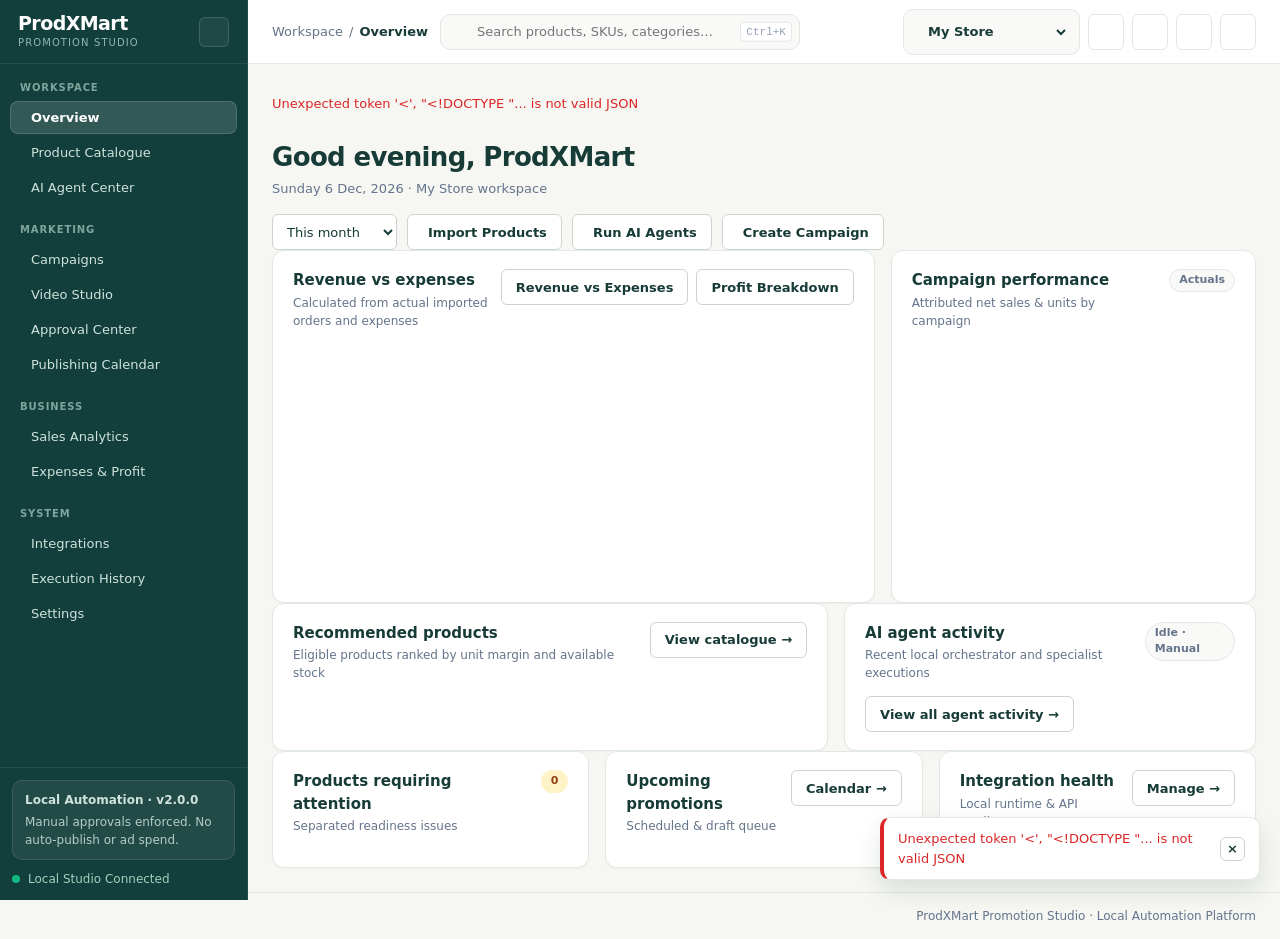
==== commit 00a9b1c7: "Audit & Refinement: P0/P1 UI/UX fixes, button standardization, Request Changes, Campaign duplicate, " ====
--- a/index.html
+++ b/index.html
@@ -74,7 +74,7 @@
         </div>
         <div class="global-search">
           <span class="search-icon"><i data-lucide="search" width="15" height="15"></i></span>
-          <input type="search" id="global-search-input" placeholder="Search products, SKUs, categories…" aria-label="Global search">
+          <input type="search" id="global-search-input" class="global-search-input" placeholder="Search products, SKUs, categories…" aria-label="Global search">
           <kbd>Ctrl+K</kbd>
         </div>
       </div>
@@ -120,8 +120,8 @@
           <p id="sub"></p>
         </div>
         <div class="cardactions">
-          <button id="add" class="primary">＋ Add product</button>
-          <button id="generate">Generate weekly batch</button>
+          <button id="add" class="btn btn-primary" hidden><i data-lucide="plus" width="15" height="15"></i><span>Add product</span></button>
+          <button id="generate" class="btn" hidden><i data-lucide="sparkles" width="15" height="15"></i><span>Generate weekly batch</span></button>
         </div>
       </section>
 
@@ -297,39 +297,150 @@
       </section>
 
       <section id="queue" hidden>
-        <div class="actions"><label>First post · India time <input type="datetime-local" id="start"></label><button id="approve">Approve all drafts</button><a id="bio" hidden>Export shop links</a></div>
-        <div id="cards" class="cards"></div>
+        <div class="card" style="padding:16px 18px;margin-bottom:16px">
+          <div class="agent-panel-head">
+            <div>
+              <h2>Publishing Calendar (IST)</h2>
+              <p class="hint">Unified Monthly, Weekly, and Daily India Standard Time (Asia/Kolkata) schedule across Instagram Reels, Facebook Reels, YouTube Shorts, and Reel Queue drafts.</p>
+            </div>
+            <div class="agent-config-actions">
+              <button type="button" id="cal-global-stop-mirror">Stop All Publishing</button>
+              <button type="button" onclick="window.StudioUI?.navigate('approvals')" class="primary">Open Approval Center</button>
+            </div>
+          </div>
+          <div id="cal-stop-banner" class="agent-banner is-stopped" hidden style="margin-top:12px"></div>
+          <div class="cat-toolbar" style="margin-top:12px">
+            <div class="cat-view-switch" role="group" aria-label="Calendar view mode">
+              <button type="button" class="cal-mode-btn active" data-calmode="month">Month</button>
+              <button type="button" class="cal-mode-btn" data-calmode="week">Week</button>
+              <button type="button" class="cal-mode-btn" data-calmode="day">Day</button>
+            </div>
+            <div class="agent-table-actions">
+              <button type="button" id="cal-prev">← Prev</button>
+              <button type="button" id="cal-today">Today</button>
+              <button type="button" id="cal-next">Next →</button>
+              <strong id="cal-period-label" style="margin-left:6px"></strong>
+            </div>
+            <label><span class="sr">Platform filter</span><select id="cal-plat-filter"><option value="">All platforms</option><option value="instagram_reels">Instagram Reels</option><option value="facebook_reels">Facebook Reels</option><option value="youtube_shorts">YouTube Shorts</option><option value="reel_queue">Reel Queue</option></select></label>
+            <label><span class="sr">Status filter</span><select id="cal-status-filter"><option value="">All statuses</option><option value="Draft">Draft</option><option value="Awaiting Approval">Awaiting Approval</option><option value="Approved">Approved</option><option value="Scheduled">Scheduled</option><option value="Published">Published</option><option value="Failed">Failed</option></select></label>
+          </div>
+          <div id="pub-cal-grid" class="pub-cal-container"></div>
+          <div id="pub-cal-detail" class="agent-run-detail" hidden></div>
+        </div>
+
+        <div class="card" style="padding:16px 18px">
+          <div class="agent-panel-head" style="margin-bottom:12px">
+            <div><h3>Weekly Reel Drafts &amp; Export Queue</h3><p class="hint">Batch Reel video queue items ready for scheduling or link export.</p></div>
+            <div class="actions"><label>First post · India time <input type="datetime-local" id="start"></label><button id="approve">Approve all drafts</button><a id="bio" hidden>Export shop links</a></div>
+          </div>
+          <div id="cards" class="cards"></div>
+        </div>
       </section>
 
       <section id="report" hidden>
-        <div id="metrics" class="metrics"></div>
-        <h2>Sales by campaign</h2>
-        <p>Campaigns without an order match appear as unattributed.</p>
-        <div id="campaigns"></div>
+        <div id="analytics-view" data-reportview="analytics">
+          <div class="card" style="padding:16px 18px;margin-bottom:16px">
+            <div class="agent-panel-head">
+              <div>
+                <h2>Sales Analytics &amp; Attribution</h2>
+                <p class="hint">Reconciled directly with local order lines and expenses. Returns/refunds are deducted from net sales and bank settlements are excluded from revenue.</p>
+              </div>
+              <div class="agent-config-actions">
+                <a id="an-export-xlsx" class="btn" href="/api/analytics/export.xlsx?mode=store">Export Excel (.xlsx)</a>
+                <a id="an-export-csv" class="btn" href="/api/analytics/export.csv?mode=store&amp;kind=sku">Export SKUs (.csv)</a>
+                <a id="an-export-orders-csv" class="btn" href="/api/analytics/export.csv?mode=store&amp;kind=orders">Export Orders (.csv)</a>
+                <a id="an-export-expenses-csv" class="btn" href="/api/analytics/export.csv?mode=store&amp;kind=expenses">Export Expenses (.csv)</a>
+                <label class="picker btn" style="margin:0">Import .xlsx / .csv<input type="file" id="an-import-file" accept=".xlsx,.csv,text/csv"></label>
+              </div>
+            </div>
+            <div class="cat-toolbar" style="margin-top:12px">
+              <label><span class="sr">Filter SKU</span><input type="search" id="an-filter-sku" placeholder="Search SKU or product…"></label>
+              <label><span class="sr">Filter Category</span><select id="an-filter-cat"><option value="">All categories</option></select></label>
+              <label><span class="sr">Filter Campaign</span><select id="an-filter-camp"><option value="">All campaigns</option></select></label>
+              <label class="qa-chk-label"><input type="checkbox" id="an-filter-returns"> Only SKUs with returns</label>
+              <button type="button" id="an-filter-reset">Reset</button>
+              <span id="an-reconcile-badge" class="badge">Checking reconciliation…</span>
+            </div>
+          </div>
+
+          <div id="metrics" class="metrics"></div>
+          <div id="an-kpis-extra" class="catalog-stats" style="margin-bottom:16px"></div>
+
+          <div class="grid-2-1">
+            <div class="card">
+              <div class="card-head"><div><h2 class="card-title">Revenue, Expenses &amp; Operating Profit Breakdown</h2><p class="card-sub">Gross sales, refunds, COGS/fees, ad spend, other expenses, and net operating profit</p></div></div>
+              <div class="chart-box"><canvas id="an-profit-chart"></canvas></div>
+            </div>
+            <div class="card">
+              <div class="card-head"><div><h2 class="card-title">Promotion &amp; Return Insights</h2><p class="card-sub">Grounded recommendations for Sales &amp; Marketing agents</p></div></div>
+              <div id="an-recommendations"></div>
+            </div>
+          </div>
+
+          <div class="card" style="margin-top:16px">
+            <div class="card-head"><div><h2 class="card-title">SKU Profitability &amp; Return Analysis</h2><p class="card-sub">Net sales, product costs, fees, contribution, and return-rate flags</p></div></div>
+            <div id="an-sku-table"></div>
+          </div>
+
+          <div class="card" style="margin-top:16px">
+            <div class="card-head"><div><h2 class="card-title">Sales &amp; Traffic by Campaign</h2><p class="card-sub">Campaigns without an order match appear as unattributed. ROAS is shown only when attributable revenue and ad spend both exist.</p></div></div>
+            <div id="campaigns"></div>
+          </div>
+        </div>
+
+        <div id="expenses-view" data-reportview="expenses" hidden>
+          <div class="agent-banner" role="note">
+            <strong>Accounting Integrity Rule:</strong> Operating profit deducts order-line COGS/fees and deduplicated <code>expenses.csv</code> spend once. Bank settlements are tracked separately below and are <strong>never</strong> counted as additional revenue.
+          </div>
+
+          <div id="exp-summary-cards" class="catalog-stats" style="margin-bottom:16px"></div>
+
+          <div class="grid-1-1">
+            <div class="card">
+              <div class="card-head"><div><h2 class="card-title">Expense Ledger (expenses.csv)</h2><p class="card-sub">Deduplicated by unique reference ID</p></div></div>
+              <div id="exp-add-box" class="agent-config-grid" style="margin-bottom:12px">
+                <label>Reference ID<input type="text" id="exp-ref" placeholder="e.g. AD-2026-11"></label>
+                <label>Expense Type<select id="exp-type"><option value="Advertising">Advertising</option><option value="Packaging">Packaging</option><option value="Shipping">Shipping</option><option value="Software">Software</option><option value="Other">Other</option></select></label>
+                <label>Amount (₹)<input type="number" id="exp-amount" step="0.01" min="0" placeholder="0.00"></label>
+                <div style="display:flex;align-items:flex-end"><button type="button" id="exp-add-btn" class="primary">Record Expense</button></div>
+              </div>
+              <div id="exp-ledger-table"></div>
+            </div>
+
+            <div class="card">
+              <div class="card-head"><div><h2 class="card-title">Bank Settlements Reconciliation</h2><p class="card-sub">Cash payouts reconciled against net sales (excluded from revenue)</p></div></div>
+              <div id="settle-add-box" class="agent-config-grid" style="margin-bottom:12px">
+                <label>Settlement Ref<input type="text" id="settle-ref" placeholder="e.g. UTR-98421"></label>
+                <label>Amount (₹)<input type="number" id="settle-amount" step="0.01" min="0" placeholder="0.00"></label>
+                <label>Notes<input type="text" id="settle-notes" placeholder="Bank payout batch"></label>
+                <div style="display:flex;align-items:flex-end"><button type="button" id="settle-add-btn" class="primary">Record Settlement</button></div>
+              </div>
+              <div id="settle-table"></div>
+            </div>
+          </div>
+        </div>
       </section>
 
       <section id="agents" hidden>
-        <div class="agent-banner" role="note">
+        <div class="agent-banner" data-subview="agents" role="note">
           <strong>Local AI Automation Guardrails:</strong> Manual execution is the default. Agents read local Studio data and call your local Ollama server only — human approval is required before publishing, no ad spend occurs, and Factori API access is not required.
         </div>
-        <div id="agent-config-anchor" class="agent-config-panel">
+
+        <div id="agent-pipeline-panel" data-subview="agents" class="agent-config-panel">
           <div class="agent-panel-head">
-            <div><h2>Global Agent Configuration</h2><p class="hint">Configure local Ollama connectivity, default model, retries and manual execution limits.</p></div>
+            <div>
+              <h2>AI Automation Workflow Pipeline</h2>
+              <p class="hint">End-to-end manual orchestration across Catalog, Audit, Marketing, Video Production, QA, and Human-Approved Social Publishing.</p>
+            </div>
             <div class="agent-config-actions">
-              <button type="button" id="agent-test-ollama">Test Ollama connection</button>
-              <button type="button" id="agent-save-config" class="primary">Save configuration</button>
-            </div>
-          </div>
-          <div class="agent-config-grid">
-            <label>Ollama API URL<input type="url" id="agent-ollama-url" placeholder="http://localhost:11434"></label>
-            <label>Default model<input type="text" id="agent-default-model" placeholder="qwen2.5:3b"></label>
-            <label>Execution mode<select id="agent-exec-mode"><option value="manual">Manual execution (default)</option></select></label>
-            <label>Max retries<input type="number" id="agent-max-retries" min="0" max="5" step="1"></label>
-            <label>Request timeout (s)<input type="number" id="agent-timeout" min="5" max="600" step="1"></label>
-          </div>
-          <div id="ollama-status" class="ollama-status" role="status"></div>
-        </div>
-        <div id="catalog-sync-panel" class="agent-config-panel">
+              <button type="button" onclick="window.StudioUI?.navigate('history')">View Execution History</button>
+              <button type="button" id="pipeline-run-master" class="primary">Run Master Workflow</button>
+            </div>
+          </div>
+          <div id="agent-pipeline-track" class="pipeline-track"></div>
+        </div>
+
+        <div id="catalog-sync-panel" data-subview="agents" class="agent-config-panel">
           <div class="agent-panel-head">
             <div><h2>Catalog Agent · Sync &amp; Diagnostics</h2><p class="hint">Import across all Factori Bridge pages or CSV without Factori API access, validate images with retries, and track stock freshness.</p></div>
             <div class="agent-config-actions">
@@ -346,42 +457,91 @@
           <div id="catalog-stats" class="catalog-stats"></div>
           <div id="catalog-diagnostics" class="catalog-diagnostics"></div>
         </div>
-        <div id="marketing-panel" class="agent-config-panel">
+
+        <div id="marketing-panel" data-subview="campaigns" class="agent-config-panel">
           <div class="agent-panel-head">
-            <div><h2>Marketing Agent · Campaigns, Preview &amp; Video Handoff</h2><p class="hint">Generate grounded English or Telugu scripts, storyboards, captions and CTAs from verified Sales/Catalogue products without inventing prices, discounts, reviews or stock.</p></div>
+            <div><h2>Campaign Management &amp; Builder</h2><p class="hint">Create grounded English or Telugu campaigns from verified Catalogue/Sales products, review storyboards, and pass handoffs cleanly to Video Studio.</p></div>
             <div class="agent-config-actions">
+              <button type="button" id="camp-toggle-wizard">Toggle 6-Step Wizard</button>
               <button type="button" id="mkt-generate" class="primary">Generate Marketing Campaign</button>
             </div>
           </div>
-          <div class="agent-config-grid">
-            <label>Campaign type<select id="mkt-campaign-type"><option value="single_product">Single product</option><option value="multi_product">Multi-product</option><option value="category">Category-based</option><option value="seasonal">Seasonal</option></select></label>
-            <label>Language<select id="mkt-language"><option value="te">Telugu (తెలుగు)</option><option value="en">English</option><option value="bilingual">Bilingual (Telugu + English)</option></select></label>
-            <label>Products <small>(optional · auto-selects from Sales/Catalogue if none)</small><select id="mkt-skus" multiple size="3"></select></label>
-            <label id="mkt-category-wrap" hidden>Category<input type="text" id="mkt-category" placeholder="e.g. Bags"></label>
-            <label id="mkt-season-wrap" hidden>Seasonal theme<input type="text" id="mkt-season" placeholder="e.g. Sankranti / Summer"></label>
-          </div>
+
+          <div id="campaign-wizard" class="wizard-card">
+            <div id="wizard-stepper" class="wizard-stepper" role="tablist" aria-label="Campaign builder steps"></div>
+            <div id="wizard-step-body" class="wizard-step-body"></div>
+            <div class="wizard-nav">
+              <button type="button" id="wiz-prev">← Back</button>
+              <span id="wiz-step-hint" class="hint"></span>
+              <button type="button" id="wiz-next" class="primary">Next Step →</button>
+            </div>
+          </div>
+
+          <details id="mkt-quick-controls" style="margin:12px 0">
+            <summary class="hint" style="cursor:pointer;font-weight:600">Direct Campaign Form Controls</summary>
+            <div class="agent-config-grid">
+              <label>Campaign type<select id="mkt-campaign-type"><option value="single_product">Single product</option><option value="multi_product">Multi-product</option><option value="category">Category-based</option><option value="seasonal">Seasonal</option></select></label>
+              <label>Language<select id="mkt-language"><option value="te">Telugu (తెలుగు)</option><option value="en">English</option><option value="bilingual">Bilingual (Telugu + English)</option></select></label>
+              <label>Products <small>(optional · auto-selects from Sales/Catalogue if none)</small><select id="mkt-skus" multiple size="3"></select></label>
+              <label id="mkt-category-wrap" hidden>Category<input type="text" id="mkt-category" placeholder="e.g. Bags"></label>
+              <label id="mkt-season-wrap" hidden>Seasonal theme<input type="text" id="mkt-season" placeholder="e.g. Sankranti / Summer"></label>
+            </div>
+          </details>
+
+          <div id="campaign-cards-list" class="campaign-cards-grid"></div>
           <div id="marketing-preview" class="marketing-preview"></div>
         </div>
-        <div id="video-qa-panel" class="agent-config-panel">
+
+        <div id="video-qa-panel" data-subview="video" class="agent-config-panel">
           <div class="agent-panel-head">
-            <div><h2>Video Production &amp; Quality Assurance</h2><p class="hint">Render 1080×1920 vertical H.264 + AAC videos (15s, 30s, or 60s) with ducked music &amp; voiceover, verify audio/streams with FFprobe, and enforce human review before publishing.</p></div>
+            <div><h2>Video Promotion Studio &amp; QA</h2><p class="hint">Render 1080×1920 vertical H.264 + AAC videos (15s, 30s, or 60s) with ducked music &amp; voiceover, inspect synchronized tracks, and pass FFprobe + Human Review QA.</p></div>
             <div class="agent-config-actions">
               <button type="button" id="vid-audit-reels">Audit Existing Reels</button>
               <button type="button" id="vid-run-qa">Run QA Check</button>
               <button type="button" id="vid-generate" class="primary">Generate Video</button>
             </div>
           </div>
-          <div class="agent-config-grid">
-            <label>Duration<select id="vid-duration"><option value="15">15 seconds</option><option value="30">30 seconds</option><option value="60">60 seconds</option></select></label>
-            <label>Language<select id="vid-language"><option value="te">Telugu (తెలుగు)</option><option value="en">English</option><option value="bilingual">Bilingual</option></select></label>
-            <label>Voiceover mode<select id="vid-vo-mode"><option value="auto">Auto (Approved TTS / Music)</option><option value="music_only">Rights-cleared music only</option><option value="recorded">Recorded audio file path</option></select></label>
-            <label id="vid-recorded-wrap" hidden>Recorded audio path<input type="text" id="vid-recorded-path" placeholder="C:\path\to\narration.wav"></label>
-            <label>Target products <small>(optional · uses Marketing handoff if empty)</small><select id="vid-skus" multiple size="3"></select></label>
-            <label class="agent-check"><input type="checkbox" id="vid-duck" checked>Duck music during narration</label>
-          </div>
+
+          <div id="vid-studio-workspace" class="vid-studio-grid">
+            <aside class="studio-side-panel">
+              <h3>Media &amp; Storyboard</h3>
+              <p class="hint">Authorized product photos &amp; active scene sequence</p>
+              <div id="vid-studio-media" class="studio-media-list"></div>
+            </aside>
+
+            <div class="studio-center-panel">
+              <div class="agent-card-top" style="width:100%;margin-bottom:8px">
+                <select id="vid-studio-select" aria-label="Select video production" style="max-width:340px"></select>
+                <div id="vid-stage-badges" class="catalog-card-pills"></div>
+              </div>
+              <div class="phone-stage-frame">
+                <video id="vid-stage-player" controls playsinline preload="metadata"></video>
+                <div id="vid-stage-empty" class="empty-state" style="color:#E5E7EB;background:transparent;border-color:rgba(255,255,255,0.2)">
+                  <strong style="color:#FFFFFF">No video rendered yet</strong>
+                  <p>Configure duration and click Generate Video.</p>
+                </div>
+              </div>
+            </div>
+
+            <aside class="studio-side-panel">
+              <h3>Production Settings</h3>
+              <div class="studio-controls-stack">
+                <label>Duration<select id="vid-duration"><option value="15">15 seconds</option><option value="30">30 seconds</option><option value="60">60 seconds</option></select></label>
+                <label>Language<select id="vid-language"><option value="te">Telugu (తెలుగు)</option><option value="en">English</option><option value="bilingual">Bilingual</option></select></label>
+                <label>Voiceover mode<select id="vid-vo-mode"><option value="auto">Auto (Approved TTS / Music)</option><option value="music_only">Rights-cleared music only</option><option value="recorded">Recorded audio file path</option></select></label>
+                <label id="vid-recorded-wrap" hidden>Recorded audio path<input type="text" id="vid-recorded-path" placeholder="C:\path\to\narration.wav"></label>
+                <label>Target products <small>(optional · uses Marketing handoff if empty)</small><select id="vid-skus" multiple size="4"></select></label>
+                <label class="agent-check" style="padding:2px 0"><input type="checkbox" id="vid-duck" checked>Duck music during narration</label>
+              </div>
+              <div id="vid-layout-note" class="hint" style="margin-top:8px"></div>
+            </aside>
+          </div>
+
+          <div id="vid-timeline" class="vid-timeline-panel"></div>
           <div id="video-qa-preview" class="video-qa-preview"></div>
         </div>
-        <div id="social-approval-panel" class="agent-config-panel">
+
+        <div id="social-approval-panel" data-subview="approvals" class="agent-config-panel">
           <div class="agent-panel-head">
             <div><h2>Social Media Agent &amp; Approval Center</h2><p class="hint">Prepare Instagram Reels, Facebook Reels and YouTube Shorts manual publishing packages. Explicit human approval is required; approval invalidates automatically if video, price or product details change.</p></div>
             <div class="agent-config-actions">
@@ -390,6 +550,7 @@
             </div>
           </div>
           <div id="social-stop-banner" class="agent-banner" hidden></div>
+          <div id="approval-summary-strip" class="catalog-stats" style="margin-bottom:12px"></div>
           <div class="agent-config-grid">
             <label>Video production<select id="social-production-select"><option value="">Latest QA-passed video</option></select></label>
             <div>
@@ -422,21 +583,119 @@
             <button type="button" id="social-save-creds">Save Encrypted Credentials</button>
           </details>
         </div>
-        <div class="agent-section-head">
+
+        <div class="agent-section-head" data-subview="agents">
           <h2>Master Orchestrator &amp; Agents</h2>
           <small id="agent-queue-summary" class="hint"></small>
         </div>
-        <div id="agent-cards" class="agent-cards"></div>
-        <div class="agent-history-panel">
+        <div id="agent-cards" data-subview="agents" class="agent-cards"></div>
+
+        <div id="integrations-panel" data-subview="integrations" hidden>
+          <div class="agent-config-panel">
+            <div class="agent-panel-head">
+              <div>
+                <h2>Integrations Center</h2>
+                <p class="hint">Live status for local AI runtimes, video rendering engine, Factori Bridge extension, and social platform readiness.</p>
+              </div>
+              <div class="agent-config-actions">
+                <button type="button" id="int-refresh-btn">Refresh Integrations</button>
+              </div>
+            </div>
+            <div id="integrations-cards" class="integrations-grid"></div>
+          </div>
+          <div class="agent-config-panel">
+            <div class="agent-panel-head">
+              <div>
+                <h2>Factori Official API Readiness Checklist</h2>
+                <p class="hint">Pending official Factori API access — tracked from <code>FACTORI_API_CHECKLIST.md</code>. Factori Bridge &amp; CSV imports operate independently in the meantime.</p>
+              </div>
+              <span class="badge warning">API Access Optional / Pending</span>
+            </div>
+            <div id="factori-checklist-view"></div>
+          </div>
+        </div>
+
+        <div class="agent-history-panel" data-subview="history">
           <div class="agent-section-head">
-            <h2>Execution History &amp; Error Logs</h2>
+            <div>
+              <h2>Execution History &amp; Error Logs</h2>
+              <p class="hint">SQLite-backed audit log of every local AI task, attempt count, progress message, and full error trace.</p>
+            </div>
             <div class="agent-history-controls">
+              <label><span class="sr">Search runs</span><input type="search" id="history-search" placeholder="Filter by summary, run ID, or error…"></label>
+              <label><span class="sr">Filter status</span><select id="history-status-filter"><option value="">All statuses</option><option value="succeeded">Succeeded</option><option value="failed">Failed</option><option value="running">Running</option><option value="queued">Queued</option><option value="cancelled">Cancelled</option></select></label>
               <label><span class="sr">Filter history by agent</span><select id="agent-history-filter"><option value="">All agents</option></select></label>
+              <button type="button" id="history-export-json">Export JSON</button>
               <button type="button" id="agent-history-refresh">Refresh history</button>
             </div>
           </div>
           <div id="agent-runs"></div>
           <div id="agent-run-detail" class="agent-run-detail" hidden></div>
+        </div>
+
+        <div id="settings-panel" data-subview="settings" hidden>
+          <div class="agent-config-panel">
+            <div class="settings-tabs" role="tablist" aria-label="Studio settings sections">
+              <button type="button" class="settings-tab active" data-stab="general">General</button>
+              <button type="button" class="settings-tab" data-stab="ai">AI &amp; Ollama</button>
+              <button type="button" class="settings-tab" data-stab="marketing">Marketing</button>
+              <button type="button" class="settings-tab" data-stab="video">Video</button>
+              <button type="button" class="settings-tab" data-stab="automation">Automation</button>
+              <button type="button" class="settings-tab" data-stab="security">Security &amp; Approvals</button>
+              <button type="button" class="settings-tab" data-stab="data">Data &amp; Database</button>
+            </div>
+
+            <div class="settings-body" data-spanel="general" hidden>
+              <h3>Workspace &amp; Store Rules</h3>
+              <p class="hint">Active operational defaults read from <code>settings.json</code> and SQLite workspace state.</p>
+              <div id="settings-general-kv" class="kv-grid"></div>
+            </div>
+
+            <div class="settings-body" data-spanel="ai">
+              <div id="agent-config-anchor">
+                <div class="agent-panel-head">
+                  <div><h3>Global AI &amp; Ollama Configuration</h3><p class="hint">Configure local Ollama connectivity, default model (e.g. <code>qwen2.5:3b</code>), retries and request timeout.</p></div>
+                  <div class="agent-config-actions">
+                    <button type="button" id="agent-test-ollama">Test Ollama connection</button>
+                    <button type="button" id="agent-save-config" class="primary">Save configuration</button>
+                  </div>
+                </div>
+                <div class="agent-config-grid">
+                  <label>Ollama API URL<input type="url" id="agent-ollama-url" placeholder="http://localhost:11434"></label>
+                  <label>Default model<input type="text" id="agent-default-model" placeholder="qwen2.5:3b"></label>
+                  <label>Execution mode<select id="agent-exec-mode"><option value="manual">Manual execution (default)</option></select></label>
+                  <label>Max retries<input type="number" id="agent-max-retries" min="0" max="5" step="1"></label>
+                  <label>Request timeout (s)<input type="number" id="agent-timeout" min="5" max="600" step="1"></label>
+                </div>
+                <div id="ollama-status" class="ollama-status" role="status"></div>
+              </div>
+            </div>
+
+            <div class="settings-body" data-spanel="marketing" hidden>
+              <h3>Marketing Guardrails &amp; Language Defaults</h3>
+              <div id="settings-marketing-kv" class="kv-grid"></div>
+            </div>
+
+            <div class="settings-body" data-spanel="video" hidden>
+              <h3>Video Production &amp; FFmpeg Output Defaults</h3>
+              <div id="settings-video-kv" class="kv-grid"></div>
+            </div>
+
+            <div class="settings-body" data-spanel="automation" hidden>
+              <h3>Execution &amp; Retry Policy</h3>
+              <div id="settings-automation-kv" class="kv-grid"></div>
+            </div>
+
+            <div class="settings-body" data-spanel="security" hidden>
+              <h3>Security, Human Approvals &amp; Publishing Kill-Switch</h3>
+              <div id="settings-security-box"></div>
+            </div>
+
+            <div class="settings-body" data-spanel="data" hidden>
+              <h3>SQLite Database &amp; Workspace Backup</h3>
+              <div id="settings-data-box"></div>
+            </div>
+          </div>
         </div>
       </section>
     </main>
@@ -454,8 +713,21 @@
   <h2 id="confirm-title" class="card-title">Confirm action</h2>
   <p id="confirm-message" class="card-sub" style="margin-top:8px"></p>
   <div class="confirm-actions">
-    <button type="button" id="confirm-cancel">Cancel</button>
-    <button type="button" id="confirm-ok" class="btn-primary">Confirm</button>
+    <button type="button" id="confirm-cancel" class="btn">Cancel</button>
+    <button type="button" id="confirm-ok" class="btn btn-primary">Confirm</button>
+  </div>
+</dialog>
+
+<dialog id="reason-dialog" class="confirm-dialog" aria-labelledby="reason-title">
+  <h2 id="reason-title" class="card-title">Operator Review Note</h2>
+  <p id="reason-subtitle" class="card-sub" style="margin-top:6px"></p>
+  <label style="display:block;margin-top:12px;font-size:13px;font-weight:600">Reason / instructions (required)
+    <textarea id="reason-input" rows="3" style="width:100%;margin-top:6px" placeholder="Specify product accuracy, price, pronunciation or caption changes…"></textarea>
+  </label>
+  <p id="reason-error" class="agent-error-text" style="margin-top:6px" role="alert"></p>
+  <div class="confirm-actions">
+    <button type="button" id="reason-cancel" class="btn">Cancel</button>
+    <button type="button" id="reason-submit" class="btn btn-primary">Submit</button>
   </div>
 </dialog>
 
@@ -496,6 +768,10 @@
 <script src="/vendor/chart.umd.min.js"></script>
 <script src="/js/ui_core.js"></script>
 <script src="/js/overview.js"></script>
+<script src="/js/agent_views.js"></script>
+<script src="/js/phase4_studio.js"></script>
+<script src="/js/phase5_publishing.js"></script>
+<script src="/js/phase6_analytics.js"></script>
 <script src="/ui.js"></script>
 <script src="/editor.js"></script>
 <script src="/agents.js"></script>
--- a/css/components.css
+++ b/css/components.css
@@ -28,11 +28,13 @@
 }
 
 /* Buttons */
-.btn, button.primary, button.secondary {
+.btn,
+a.btn,
+button:not(.nav-item):not(.sidebar-toggle):not(.cat-kpi-btn):not(.pipeline-step):not(.pub-cal-chip):not(.wizard-step-pill):not(.settings-tab):not(.list-row):not(.btn-icon) {
   display: inline-flex;
   align-items: center;
   justify-content: center;
-  gap: 8px;
+  gap: 6px;
   height: 36px;
   padding: 0 14px;
   border-radius: var(--radius-sm);
@@ -41,17 +43,45 @@
   color: var(--text-primary);
   font-weight: 600;
   font-size: 13px;
+  line-height: 1;
+  text-decoration: none;
   cursor: pointer;
   white-space: nowrap;
-  transition: background 0.15s ease, border-color 0.15s ease;
-}
-
-.btn:hover, button:not(.nav-item):hover {
+  transition: background 0.15s ease, border-color 0.15s ease, color 0.15s ease;
+}
+
+.btn:hover,
+a.btn:hover,
+button:not(.nav-item):not(.btn-primary):not(.primary):not(.btn-danger):not(.btn-danger-outline):not(.btn-warning-outline):hover {
   background: var(--bg-hover);
   border-color: var(--brand-action);
-}
-
-.btn-primary, button.primary {
+  text-decoration: none;
+}
+
+.btn-sm,
+.data-table button:not(.btn-icon),
+.data-table a.btn,
+.cardactions button,
+.cardactions a,
+.agent-table-actions button,
+.agent-table-actions a {
+  height: 30px;
+  padding: 0 10px;
+  font-size: 12px;
+  display: inline-flex;
+  align-items: center;
+  justify-content: center;
+  gap: 5px;
+  border-radius: var(--radius-sm);
+  border: 1px solid var(--border-strong);
+  background: var(--bg-surface);
+  color: var(--text-primary);
+  font-weight: 600;
+  text-decoration: none;
+  white-space: nowrap;
+}
+
+.btn-primary, button.primary, .data-table button.primary, .cardactions button.primary, .agent-table-actions button.primary {
   background: var(--brand-action);
   border-color: var(--brand-action);
   color: #FFFFFF;
@@ -60,6 +90,7 @@
 .btn-primary:hover, button.primary:hover {
   background: var(--brand-action-hover);
   border-color: var(--brand-action-hover);
+  color: #FFFFFF;
 }
 
 .btn-danger {
@@ -67,6 +98,31 @@
   border-color: var(--error);
   color: #FFFFFF;
 }
+
+.btn-danger-outline,
+.cardactions button.btn-danger-outline,
+.agent-table-actions button.btn-danger-outline {
+  background: var(--bg-surface);
+  border-color: #FCA5A5;
+  color: var(--error);
+}
+.btn-danger-outline:hover {
+  background: var(--error-bg);
+  border-color: var(--error);
+}
+
+.btn-warning-outline,
+.cardactions button.btn-warning-outline,
+.agent-table-actions button.btn-warning-outline {
+  background: var(--bg-surface);
+  border-color: #FCD34D;
+  color: #B45309;
+}
+.btn-warning-outline:hover {
+  background: var(--warning-bg);
+  border-color: var(--warning);
+}
+[data-theme="dark"] .btn-warning-outline { color: #FBBF24; }
 
 .btn-ghost {
   background: transparent;
@@ -137,8 +193,20 @@
 /* KPI Cards */
 .kpi-grid {
   display: grid;
-  grid-template-columns: repeat(auto-fit, minmax(195px, 1fr));
-  gap: 14px;
+  grid-template-columns: repeat(6, minmax(0, 1fr));
+  gap: 12px;
+}
+
+@media (max-width: 1320px) {
+  .kpi-grid { grid-template-columns: repeat(3, minmax(0, 1fr)); }
+}
+
+@media (max-width: 760px) {
+  .kpi-grid { grid-template-columns: repeat(2, minmax(0, 1fr)); }
+}
+
+@media (max-width: 480px) {
+  .kpi-grid { grid-template-columns: 1fr; }
 }
 
 .kpi-card {
@@ -238,6 +306,36 @@
   color: var(--text-primary);
 }
 
+input:not([type="checkbox"]):not([type="radio"]):not([type="file"]), select:not([multiple]) {
+  height: 36px;
+}
+
+.table-scroll {
+  width: 100%;
+  overflow-x: auto;
+}
+
+.picker {
+  position: relative;
+  display: inline-flex;
+  align-items: center;
+  justify-content: center;
+  gap: 6px;
+  cursor: pointer;
+}
+
+.picker input[type="file"] {
+  position: absolute;
+  width: 1px;
+  height: 1px;
+  padding: 0;
+  margin: -1px;
+  overflow: hidden;
+  clip: rect(0, 0, 0, 0);
+  white-space: nowrap;
+  border: 0;
+}
+
 /* Empty & Skeleton States */
 .empty-state {
   padding: 28px 20px;
--- a/css/layout.css
+++ b/css/layout.css
@@ -228,16 +228,20 @@
 
 .global-search {
   position: relative;
-  width: min(360px, 32vw);
-}
-
-.global-search input {
+  width: min(360px, 30vw);
+}
+
+.global-search input.global-search-input {
   width: 100%;
   height: 36px;
-  padding: 0 42px 0 34px;
+  padding: 0 58px 0 36px;
   border-radius: var(--radius-md);
   background: var(--bg-subtle);
   border: 1px solid var(--border);
+}
+
+#mobile-menu-btn {
+  display: none;
 }
 
 .global-search .search-icon {
@@ -448,6 +452,9 @@
 }
 
 @media (max-width: 820px) {
+  #mobile-menu-btn {
+    display: inline-flex;
+  }
   .sidebar {
     position: fixed;
     left: 0;
--- a/style.css
+++ b/style.css
@@ -5,7 +5,8 @@
 .actions, .meta, .cardactions { display: flex; align-items: center; gap: 10px; flex-wrap: wrap; }
 .meta { justify-content: space-between; }
 
-#generate, #approve { background: var(--brand-action); color: #FFFFFF; border-color: var(--brand-action); }
+#approve { background: var(--brand-action); color: #FFFFFF; border-color: var(--brand-action); }
+#exp-ledger-table, #settle-table, #campaigns, #agent-runs { width: 100%; overflow-x: auto; }
 .metrics { display: grid; grid-template-columns: repeat(4, 1fr); background: var(--bg-surface); border: 1px solid var(--border); border-radius: 12px; margin-bottom: 18px; }
 .metric { padding: 16px 20px; }
 .metric + .metric { border-left: 1px solid var(--border); }
@@ -85,7 +86,7 @@
 .cat-search-wrap { flex: 1 1 240px; min-width: 200px; }
 .cat-search-wrap input { width: 100%; }
 .cat-count { margin-left: auto; color: var(--text-secondary); font-size: 12px; font-weight: 600; }
-.cat-view-switch { display: inline-flex; border: 1px solid var(--border-strong); border-radius: var(--radius-sm); overflow: hidden; }
+.cat-view-switch { display: inline-flex; gap: 10px; border-radius: var(--radius-sm); overflow: hidden; }
 .cat-view-switch button { border: 0; border-radius: 0; padding: 6px 10px; display: inline-flex; align-items: center; gap: 5px; font-size: 12px; background: var(--bg-surface); }
 .cat-view-switch button.active { background: var(--brand-action); color: #FFFFFF; }
 .cat-bulk-bar { margin-top: 12px; padding-top: 12px; border-top: 1px solid var(--border); display: flex; align-items: center; justify-content: space-between; gap: 10px; flex-wrap: wrap; }
@@ -106,9 +107,14 @@
 .agent-banner { margin: 0 0 16px; padding: 12px 16px; border: 1px solid #bfd7cb; border-radius: 10px; background: var(--brand-tint); color: var(--text-primary); font-size: 13px; }
 .agent-banner.is-stopped { background: var(--error-bg); border-color: #d88f85; color: var(--error); font-weight: 600; }
 .agent-config-panel, .agent-history-panel { background: var(--bg-surface); border: 1px solid var(--border); border-radius: 12px; padding: 18px 20px; margin-bottom: 18px; box-shadow: var(--shadow-xs); }
-.agent-panel-head, .agent-section-head, .agent-history-controls, .agent-card-top, .agent-detail-head { display: flex; align-items: center; justify-content: space-between; gap: 12px; flex-wrap: wrap; }
+.agent-panel-head, .agent-section-head, .agent-history-controls, .agent-card-top, .agent-detail-head { display: flex; align-items: flex-start; justify-content: space-between; gap: 14px; flex-wrap: nowrap; }
+.agent-panel-head > div:first-child, .agent-section-head > div:first-child { flex: 1 1 auto; min-width: 220px; }
 .agent-panel-head h2, .agent-section-head h2 { margin: 0; font-size: 17px; font-weight: 650; }
-.agent-config-actions { display: flex; gap: 8px; flex-wrap: wrap; }
+.agent-config-actions { display: flex; gap: 8px; flex-wrap: wrap; flex-shrink: 0; align-items: center; }
+#ov-recommended .list-row-title { max-width: 230px; }
+@media (max-width: 900px) {
+  .agent-panel-head, .agent-section-head { flex-wrap: wrap; }
+}
 .agent-config-grid { display: grid; grid-template-columns: repeat(auto-fit, minmax(190px, 1fr)); gap: 12px; margin-top: 14px; }
 .agent-config-grid label { display: flex; flex-direction: column; gap: 5px; font-size: 12px; font-weight: 600; color: var(--text-secondary); }
 .agent-config-grid input, .agent-config-grid select { width: 100%; }
@@ -182,6 +188,75 @@
 .cal-day { border: 1px solid var(--border); border-radius: 8px; padding: 10px 12px; background: var(--bg-subtle); font-size: 13px; }
 .cal-day ul { margin: 6px 0 0; padding-left: 18px; display: flex; flex-direction: column; gap: 4px; }
 
+/* Phase 3 Pipeline, Integrations & Settings */
+.pipeline-track { display: flex; align-items: stretch; gap: 8px; overflow-x: auto; padding: 12px 2px 4px; }
+.pipeline-step { flex: 1 0 155px; text-align: left; background: var(--bg-subtle); border: 1px solid var(--border); border-radius: 10px; padding: 10px 12px; display: flex; flex-direction: column; gap: 6px; cursor: pointer; }
+.pipeline-step:hover { border-color: var(--brand-action); background: var(--brand-tint); }
+.pipeline-step strong { font-size: 12px; color: var(--text-primary); }
+.pipeline-arrow { display: inline-flex; align-items: center; color: var(--text-muted); font-weight: 700; flex: none; }
+.integrations-grid { display: grid; grid-template-columns: repeat(auto-fit, minmax(260px, 1fr)); gap: 14px; margin-top: 14px; }
+.integration-card { border: 1px solid var(--border); border-radius: 12px; padding: 16px; background: var(--bg-subtle); display: flex; flex-direction: column; gap: 10px; justify-content: space-between; }
+.checklist-list { margin: 8px 0 0; padding-left: 18px; display: flex; flex-direction: column; gap: 5px; font-size: 13px; color: var(--text-secondary); overflow-wrap: anywhere; word-break: break-word; }
+.settings-tabs { display: flex; gap: 6px; flex-wrap: wrap; border-bottom: 1px solid var(--border); padding-bottom: 12px; margin-bottom: 16px; }
+.settings-tab { border: 1px solid var(--border); background: var(--bg-subtle); border-radius: 8px; padding: 7px 14px; font-size: 13px; font-weight: 600; cursor: pointer; }
+.settings-tab.active { background: var(--brand-action); color: #FFFFFF; border-color: var(--brand-action); }
+.settings-body h3 { margin: 0 0 8px; font-size: 16px; }
+.kv-grid { display: grid; grid-template-columns: repeat(auto-fit, minmax(210px, 1fr)); gap: 12px; margin-top: 12px; }
+
+/* Phase 4 Campaign Wizard & 3-Panel Video Studio */
+.wizard-card { border: 1px solid var(--border); border-radius: 12px; padding: 16px; background: var(--bg-subtle); margin-top: 14px; }
+.wizard-stepper { display: flex; gap: 6px; flex-wrap: wrap; margin-bottom: 14px; }
+.wizard-step-pill { border: 1px solid var(--border); background: var(--bg-surface); border-radius: 999px; padding: 5px 12px; font-size: 12px; font-weight: 600; cursor: pointer; }
+.wizard-step-pill.active { background: var(--brand-action); color: #FFFFFF; border-color: var(--brand-action); }
+.wizard-step-pill.done { background: var(--brand-tint); color: var(--brand-action); border-color: var(--brand-action); }
+.wizard-step-body { background: var(--bg-surface); border: 1px solid var(--border); border-radius: 10px; padding: 14px 16px; min-height: 120px; }
+.wizard-nav { display: flex; align-items: center; justify-content: space-between; gap: 10px; margin-top: 12px; }
+.wizard-prod-grid { display: grid; grid-template-columns: repeat(auto-fill, minmax(220px, 1fr)); gap: 8px; margin-top: 8px; max-height: 220px; overflow-y: auto; }
+.wizard-prod-item { display: flex; align-items: center; gap: 8px; border: 1px solid var(--border); border-radius: 8px; padding: 8px 10px; background: var(--bg-subtle); font-size: 12px; cursor: pointer; }
+.wizard-prod-item input { width: auto; margin: 0; }
+.campaign-cards-grid { display: grid; grid-template-columns: repeat(auto-fit, minmax(280px, 1fr)); gap: 12px; margin: 14px 0; }
+.campaign-state-card { border: 1px solid var(--border); border-radius: 10px; padding: 14px; background: var(--bg-subtle); display: flex; flex-direction: column; gap: 8px; }
+.vid-studio-grid { display: grid; grid-template-columns: 270px minmax(260px, 1fr) 280px; gap: 14px; margin-top: 14px; align-items: start; }
+.studio-side-panel { border: 1px solid var(--border); border-radius: 12px; padding: 14px; background: var(--bg-subtle); }
+.studio-side-panel h3 { margin: 0 0 6px; font-size: 14px; }
+.studio-center-panel { border: 1px solid var(--border); border-radius: 12px; padding: 14px; background: var(--bg-subtle); display: flex; flex-direction: column; align-items: center; }
+.phone-stage-frame { width: 240px; max-width: 100%; aspect-ratio: 9 / 16; background: #102723; border-radius: 20px; border: 4px solid #1E3A34; overflow: hidden; display: flex; align-items: center; justify-content: center; box-shadow: var(--shadow-md); }
+.phone-stage-frame video { width: 100%; height: 100%; object-fit: cover; display: block; }
+.studio-controls-stack { display: flex; flex-direction: column; gap: 10px; margin-top: 8px; }
+.studio-controls-stack label { display: flex; flex-direction: column; gap: 4px; font-size: 12px; font-weight: 600; color: var(--text-secondary); }
+.studio-controls-stack select, .studio-controls-stack input { width: 100%; }
+.studio-media-list { display: flex; flex-direction: column; gap: 8px; margin-top: 10px; max-height: 410px; overflow-y: auto; }
+.studio-media-item { display: flex; gap: 8px; align-items: center; background: var(--bg-surface); border: 1px solid var(--border); border-radius: 8px; padding: 7px 9px; font-size: 12px; }
+.studio-media-item img { width: 40px; height: 40px; object-fit: cover; border-radius: 6px; flex: none; }
+.vid-timeline-panel { margin-top: 14px; border: 1px solid var(--border); border-radius: 12px; padding: 14px; background: var(--bg-subtle); display: flex; flex-direction: column; gap: 8px; }
+.timeline-track { display: flex; align-items: center; gap: 8px; }
+.timeline-track-lbl { width: 96px; flex: none; font-size: 11px; font-weight: 700; color: var(--text-secondary); text-transform: uppercase; }
+.timeline-lane { flex: 1; display: flex; gap: 4px; min-height: 30px; background: var(--bg-surface); border: 1px solid var(--border); border-radius: 6px; padding: 3px; overflow: hidden; }
+.timeline-block { background: var(--brand-tint); border: 1px solid var(--brand-action); color: var(--brand-primary); border-radius: 4px; padding: 4px 6px; font-size: 11px; font-weight: 600; white-space: nowrap; overflow: hidden; text-overflow: ellipsis; }
+.timeline-block.audio { background: var(--info-bg); border-color: var(--info); color: var(--info); }
+.timeline-block.music { background: var(--success-bg); border-color: var(--success); color: var(--success); }
+
+/* Phase 5 Unified Publishing Calendar & Approval Verification */
+.pub-cal-container { margin-top: 14px; }
+.pub-cal-month { display: grid; grid-template-columns: repeat(7, minmax(0, 1fr)); gap: 6px; }
+.pub-cal-dow { font-size: 11px; font-weight: 700; text-transform: uppercase; color: var(--text-secondary); padding: 4px 6px; text-align: center; }
+.pub-cal-cell { min-height: 98px; border: 1px solid var(--border); border-radius: 8px; padding: 6px; background: var(--bg-subtle); display: flex; flex-direction: column; gap: 4px; }
+.pub-cal-cell.is-muted { opacity: 0.45; }
+.pub-cal-cell.is-today { border-color: var(--brand-action); background: var(--brand-tint); }
+.pub-cal-daynum { font-size: 11px; font-weight: 700; color: var(--text-secondary); }
+.pub-cal-chip { border: 0; border-radius: 5px; padding: 3px 6px; font-size: 11px; font-weight: 600; text-align: left; cursor: pointer; background: var(--bg-surface); color: var(--text-primary); border-left: 3px solid var(--brand-action); overflow: hidden; text-overflow: ellipsis; white-space: nowrap; }
+.pub-cal-chip.status-Published { border-left-color: var(--success); }
+.pub-cal-chip.status-Failed { border-left-color: var(--error); }
+.pub-cal-chip.status-Draft, .pub-cal-chip.status-Awaiting\ Approval { border-left-color: var(--warning); }
+.pub-cal-week { display: grid; grid-template-columns: repeat(7, minmax(0, 1fr)); gap: 8px; }
+.pub-cal-daylist { display: flex; flex-direction: column; gap: 8px; }
+.pub-verify-strip { display: flex; gap: 8px; flex-wrap: wrap; align-items: center; padding: 6px 10px; border-radius: 8px; background: var(--bg-surface); border: 1px solid var(--border); font-size: 12px; }
+
+@media (max-width: 1100px) {
+  .vid-studio-grid { grid-template-columns: 1fr; }
+  .pub-cal-month, .pub-cal-week { grid-template-columns: repeat(2, minmax(0, 1fr)); }
+}
+
 @media (max-width: 980px) {
   .cat-kpis { grid-template-columns: repeat(2, 1fr); }
 }
